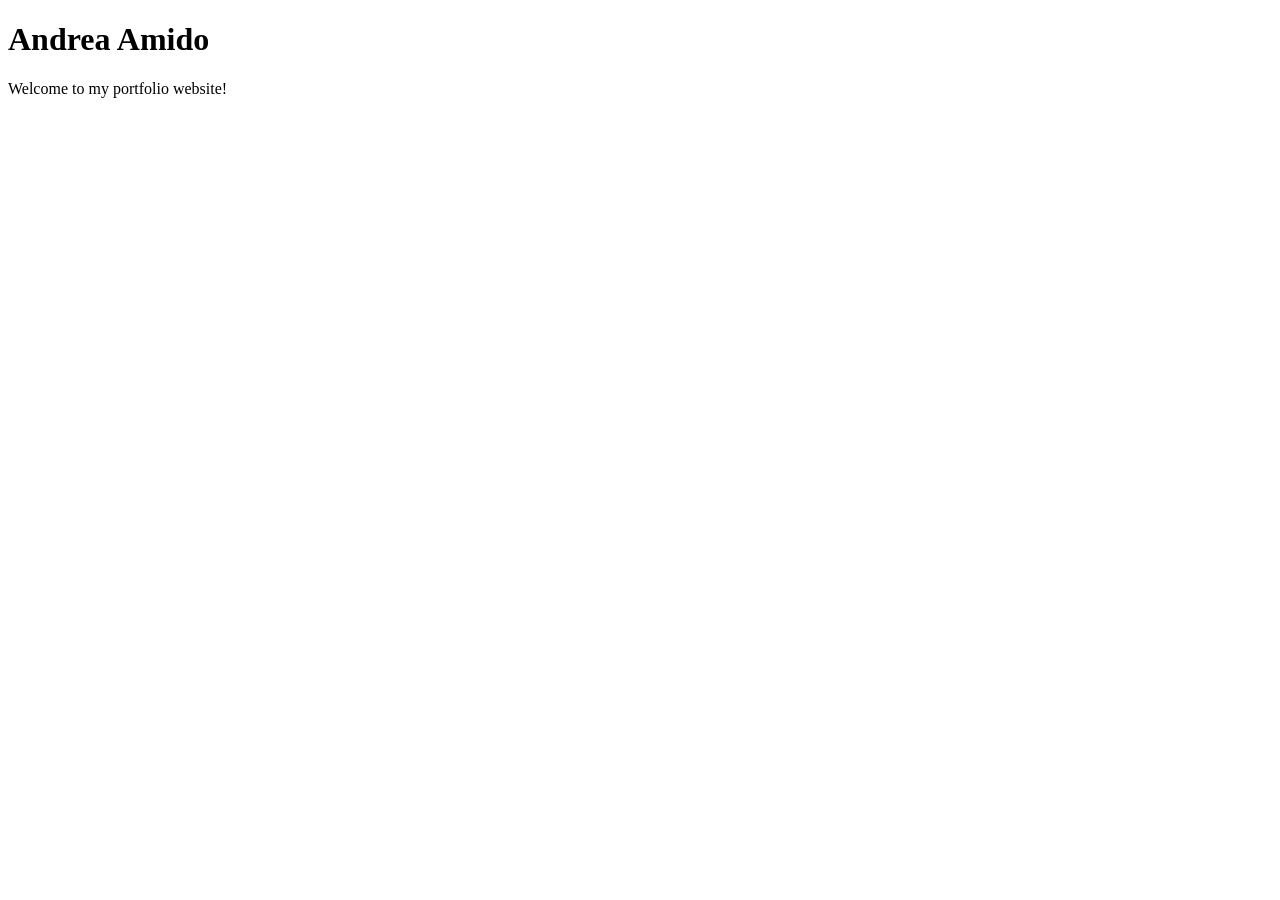
==== index.html @ fd6d6bf2 "Create index.html" ====
<!DOCTYPE html>
<html lang="en">
<head>
    <meta charset="UTF-8">
    <meta name="viewport" content="width=device-width, initial-scale=1.0">
    <title>Andrea Amido | Portfolio</title>
</head>
<body>
    <h1>Andrea Amido</h1>
    <p>Welcome to my portfolio website!</p>
</body>
</html>
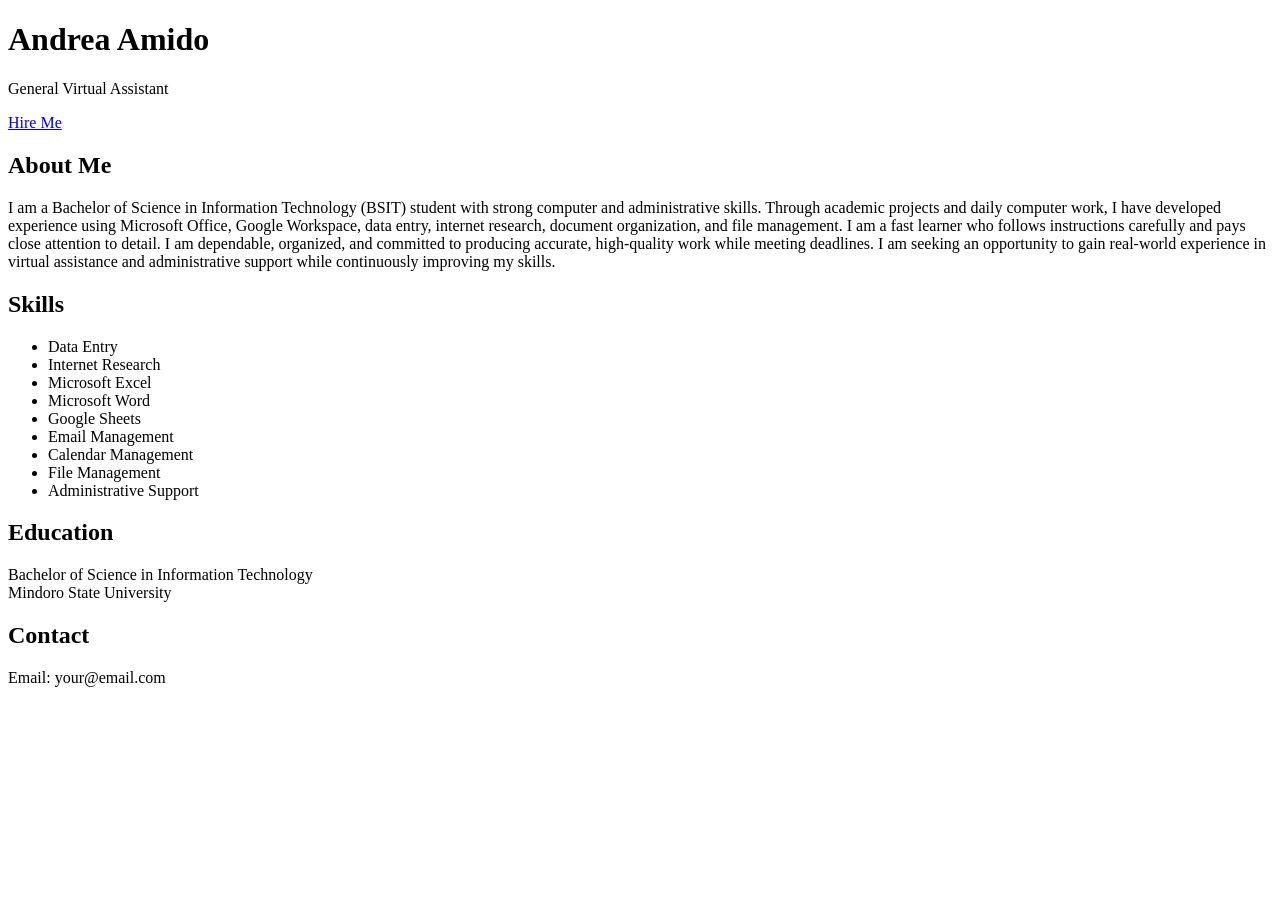
==== commit 46e6af25: "Update index.html" ====
--- a/index.html
+++ b/index.html
@@ -4,9 +4,49 @@
     <meta charset="UTF-8">
     <meta name="viewport" content="width=device-width, initial-scale=1.0">
     <title>Andrea Amido | Portfolio</title>
+    <link rel="stylesheet" href="style.css">
 </head>
 <body>
-    <h1>Andrea Amido</h1>
-    <p>Welcome to my portfolio website!</p>
+<header>
+    <div class="container">
+        <h1>Andrea Amido</h1>
+        <p>General Virtual Assistant</p>
+        <a href="#contact" class="btn">Hire Me</a>
+    </div>
+</header>
+<section id="about" class="container">
+<h2>About Me</h2>
+<p>
+I am a Bachelor of Science in Information Technology (BSIT) student with strong computer and administrative skills. Through academic projects and daily computer work, I have developed experience using Microsoft Office, Google Workspace, data entry, internet research, document organization, and file management.
+I am a fast learner who follows instructions carefully and pays close attention to detail. I am dependable, organized, and committed to producing accurate, high-quality work while meeting deadlines.
+I am seeking an opportunity to gain real-world experience in virtual assistance and administrative support while continuously improving my skills.
+</p>
+</section>
+<section id="skills" class="container">
+<h2>Skills</h2>
+<ul>
+<li>Data Entry</li>
+<li>Internet Research</li>
+<li>Microsoft Excel</li>
+<li>Microsoft Word</li>
+<li>Google Sheets</li>
+<li>Email Management</li>
+<li>Calendar Management</li>
+<li>File Management</li>
+<li>Administrative Support</li>
+</ul>
+</section>
+<section id="education" class="container">
+<h2>Education</h2>
+<p>
+Bachelor of Science in Information Technology
+<br>
+Mindoro State University
+</p>
+</section>
+<section id="contact" class="container">
+<h2>Contact</h2>
+<p>Email: your@email.com</p>
+</section>
 </body>
 </html>
--- a/style.css
+++ b/style.css
@@ -0,0 +1,88 @@
+<!DOCTYPE html>
+<html lang="en">
+<head>
+    <meta charset="UTF-8">
+    <meta name="viewport" content="width=device-width, initial-scale=1.0">
+    <title>Andrea Amido | Portfolio</title>
+    <link rel="stylesheet" href="style.css">
+</head>
+
+<body>
+
+<header>
+    <div class="container">
+        <h1>Andrea Amido</h1>
+        <p>General Virtual Assistant</p>
+
+        <a href="#contact" class="btn">Hire Me</a>
+    </div>
+</header>
+
+<section id="about" class="container">
+
+<h2>About Me</h2>
+
+<p>
+I am a Bachelor of Science in Information Technology (BSIT) student with strong computer and administrative skills. Through academic projects and daily computer work, I have developed experience using Microsoft Office, Google Workspace, data entry, internet research, document organization, and file management.
+
+I am a fast learner who follows instructions carefully and pays close attention to detail. I am dependable, organized, and committed to producing accurate, high-quality work while meeting deadlines.
+
+I am seeking an opportunity to gain real-world experience in virtual assistance and administrative support while continuously improving my skills.
+</p>
+
+</section>
+
+<section id="skills" class="container">
+
+<h2>Skills</h2>
+
+<ul>
+
+<li>Data Entry</li>
+
+<li>Internet Research</li>
+
+<li>Microsoft Excel</li>
+
+<li>Microsoft Word</li>
+
+<li>Google Sheets</li>
+
+<li>Email Management</li>
+
+<li>Calendar Management</li>
+
+<li>File Management</li>
+
+<li>Administrative Support</li>
+
+</ul>
+
+</section>
+
+<section id="education" class="container">
+
+<h2>Education</h2>
+
+<p>
+
+Bachelor of Science in Information Technology
+
+<br>
+
+Mindoro State University
+
+</p>
+
+</section>
+
+<section id="contact" class="container">
+
+<h2>Contact</h2>
+
+<p>Email: your@email.com</p>
+
+</section>
+
+</body>
+</html>
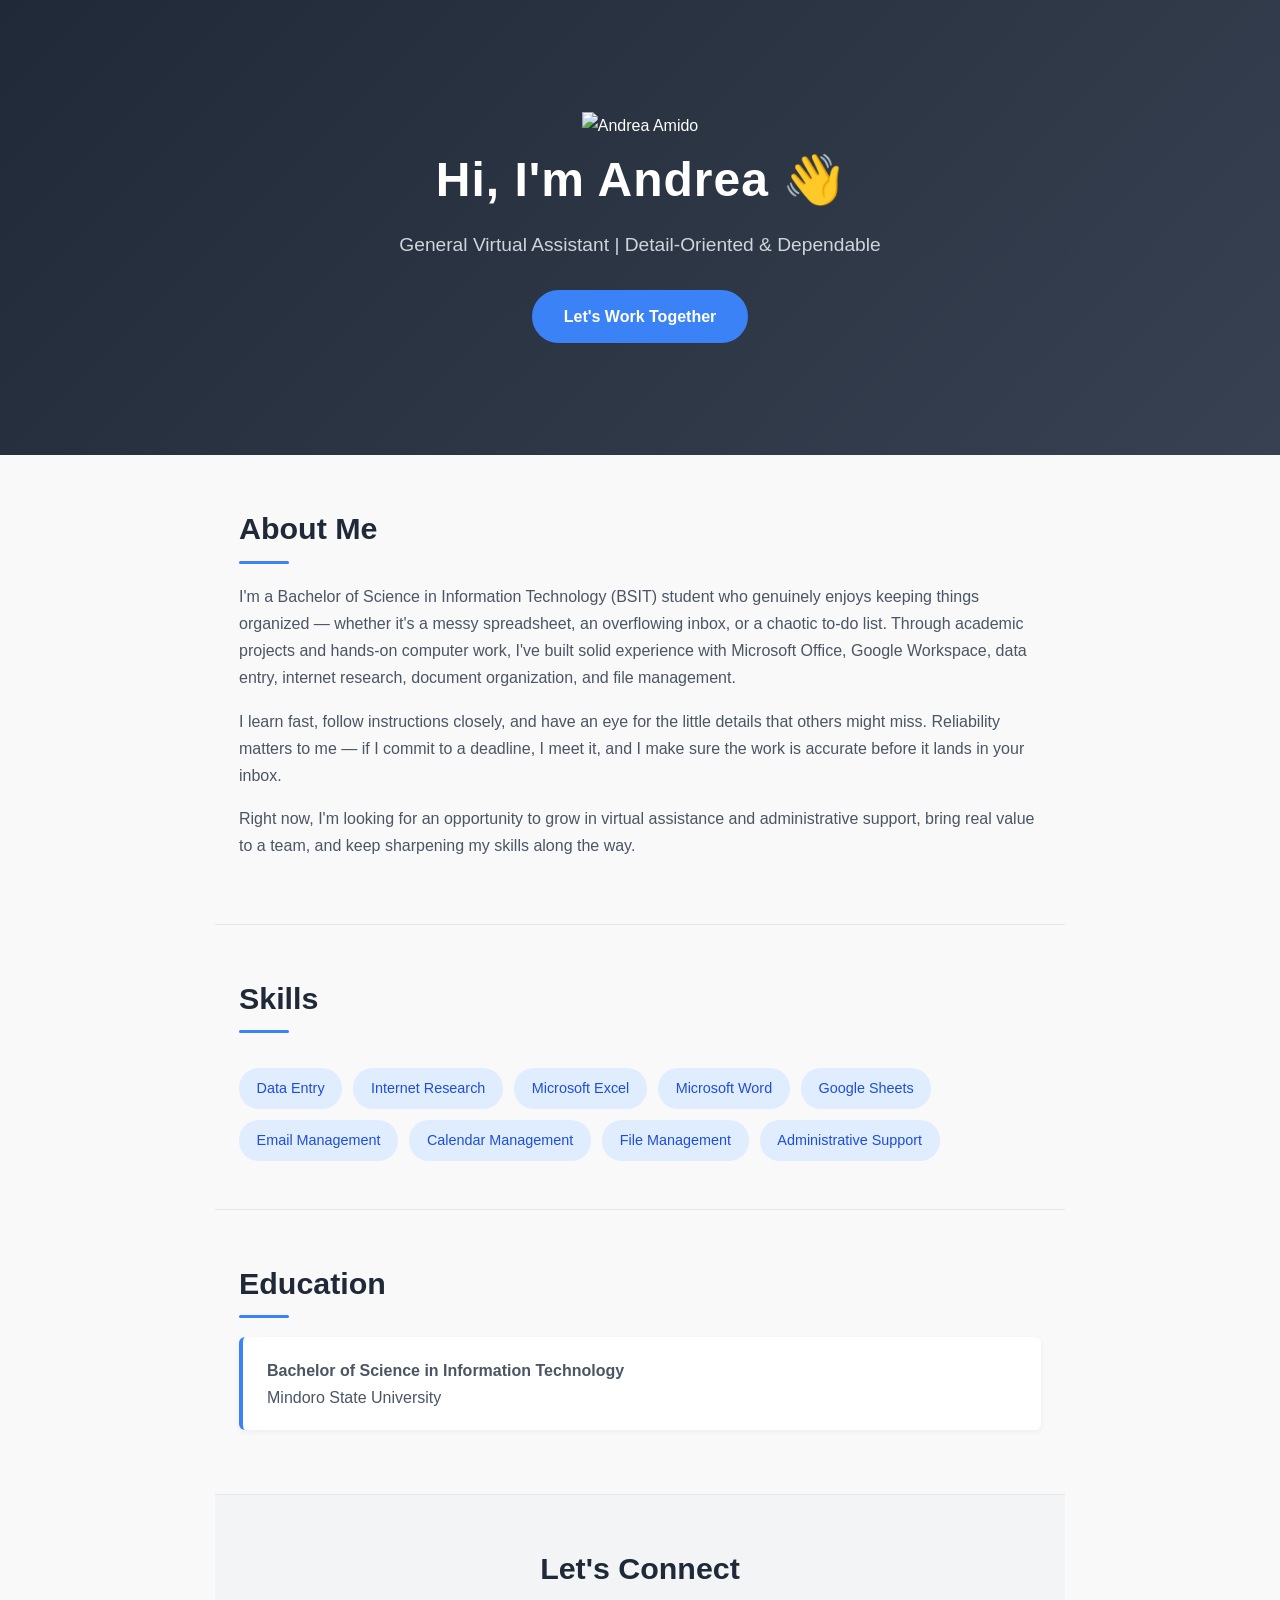
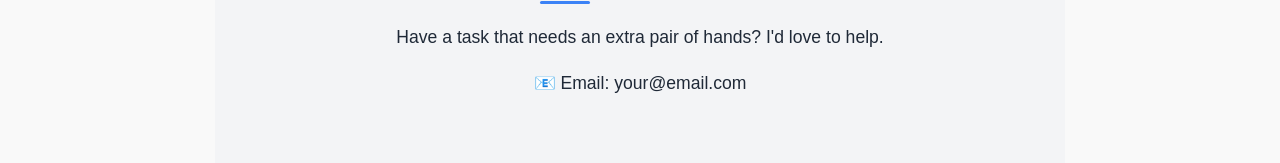
==== commit de8e4c1c: "Update index.html" ====
--- a/index.html
+++ b/index.html
@@ -9,44 +9,55 @@
 <body>
 <header>
     <div class="container">
-        <h1>Andrea Amido</h1>
-        <p>General Virtual Assistant</p>
-        <a href="#contact" class="btn">Hire Me</a>
+        <img src="profile.jpg" alt="Andrea Amido" class="profile-pic">
+        <h1>Hi, I'm Andrea 👋</h1>
+        <p>General Virtual Assistant | Detail-Oriented & Dependable</p>
+        <a href="#contact" class="btn">Let's Work Together</a>
     </div>
 </header>
+
 <section id="about" class="container">
-<h2>About Me</h2>
-<p>
-I am a Bachelor of Science in Information Technology (BSIT) student with strong computer and administrative skills. Through academic projects and daily computer work, I have developed experience using Microsoft Office, Google Workspace, data entry, internet research, document organization, and file management.
-I am a fast learner who follows instructions carefully and pays close attention to detail. I am dependable, organized, and committed to producing accurate, high-quality work while meeting deadlines.
-I am seeking an opportunity to gain real-world experience in virtual assistance and administrative support while continuously improving my skills.
-</p>
+    <h2>About Me</h2>
+    <p>
+    I'm a Bachelor of Science in Information Technology (BSIT) student who genuinely enjoys keeping things organized — whether it's a messy spreadsheet, an overflowing inbox, or a chaotic to-do list. Through academic projects and hands-on computer work, I've built solid experience with Microsoft Office, Google Workspace, data entry, internet research, document organization, and file management.
+    </p>
+    <p>
+    I learn fast, follow instructions closely, and have an eye for the little details that others might miss. Reliability matters to me — if I commit to a deadline, I meet it, and I make sure the work is accurate before it lands in your inbox.
+    </p>
+    <p>
+    Right now, I'm looking for an opportunity to grow in virtual assistance and administrative support, bring real value to a team, and keep sharpening my skills along the way.
+    </p>
 </section>
+
 <section id="skills" class="container">
-<h2>Skills</h2>
-<ul>
-<li>Data Entry</li>
-<li>Internet Research</li>
-<li>Microsoft Excel</li>
-<li>Microsoft Word</li>
-<li>Google Sheets</li>
-<li>Email Management</li>
-<li>Calendar Management</li>
-<li>File Management</li>
-<li>Administrative Support</li>
-</ul>
+    <h2>Skills</h2>
+    <ul>
+        <li>Data Entry</li>
+        <li>Internet Research</li>
+        <li>Microsoft Excel</li>
+        <li>Microsoft Word</li>
+        <li>Google Sheets</li>
+        <li>Email Management</li>
+        <li>Calendar Management</li>
+        <li>File Management</li>
+        <li>Administrative Support</li>
+    </ul>
 </section>
+
 <section id="education" class="container">
-<h2>Education</h2>
-<p>
-Bachelor of Science in Information Technology
-<br>
-Mindoro State University
-</p>
+    <h2>Education</h2>
+    <p>
+    <strong>Bachelor of Science in Information Technology</strong>
+    <br>
+    Mindoro State University
+    </p>
 </section>
+
 <section id="contact" class="container">
-<h2>Contact</h2>
-<p>Email: your@email.com</p>
+    <h2>Let's Connect</h2>
+    <p>Have a task that needs an extra pair of hands? I'd love to help.</p>
+    <p>📧 Email: your@email.com</p>
 </section>
+
 </body>
 </html>
--- a/style.css
+++ b/style.css
@@ -1,88 +1,133 @@
-<!DOCTYPE html>
-<html lang="en">
-<head>
-    <meta charset="UTF-8">
-    <meta name="viewport" content="width=device-width, initial-scale=1.0">
-    <title>Andrea Amido | Portfolio</title>
-    <link rel="stylesheet" href="style.css">
-</head>
+* {
+    margin: 0;
+    padding: 0;
+    box-sizing: border-box;
+}
 
-<body>
+body {
+    font-family: 'Poppins', 'Segoe UI', Arial, sans-serif;
+    line-height: 1.7;
+    color: #333;
+    background-color: #f9f9f9;
+}
 
-<header>
-    <div class="container">
-        <h1>Andrea Amido</h1>
-        <p>General Virtual Assistant</p>
+.container {
+    max-width: 850px;
+    margin: 0 auto;
+    padding: 3rem 1.5rem;
+}
 
-        <a href="#contact" class="btn">Hire Me</a>
-    </div>
-</header>
+/* Header */
+header {
+    background: linear-gradient(135deg, #1f2937, #374151);
+    color: white;
+    text-align: center;
+    padding: 4rem 1.5rem;
+}
 
-<section id="about" class="container">
+header h1 {
+    font-size: 3rem;
+    margin-bottom: 0.5rem;
+    letter-spacing: 1px;
+}
 
-<h2>About Me</h2>
+header p {
+    font-size: 1.2rem;
+    color: #d1d5db;
+    margin-bottom: 1.8rem;
+}
 
-<p>
-I am a Bachelor of Science in Information Technology (BSIT) student with strong computer and administrative skills. Through academic projects and daily computer work, I have developed experience using Microsoft Office, Google Workspace, data entry, internet research, document organization, and file management.
+.btn {
+    display: inline-block;
+    background-color: #3b82f6;
+    color: white;
+    padding: 0.8rem 2rem;
+    border-radius: 30px;
+    text-decoration: none;
+    font-weight: 600;
+    transition: all 0.25s ease;
+}
 
-I am a fast learner who follows instructions carefully and pays close attention to detail. I am dependable, organized, and committed to producing accurate, high-quality work while meeting deadlines.
+.btn:hover {
+    background-color: #2563eb;
+    transform: translateY(-2px);
+    box-shadow: 0 6px 14px rgba(59, 130, 246, 0.35);
+}
 
-I am seeking an opportunity to gain real-world experience in virtual assistance and administrative support while continuously improving my skills.
-</p>
+/* Sections */
+section {
+    border-bottom: 1px solid #e5e7eb;
+}
 
-</section>
+section h2 {
+    font-size: 1.9rem;
+    margin-bottom: 1.2rem;
+    color: #1f2937;
+    position: relative;
+    display: inline-block;
+}
 
-<section id="skills" class="container">
+section h2::after {
+    content: "";
+    display: block;
+    width: 50px;
+    height: 3px;
+    background-color: #3b82f6;
+    margin-top: 6px;
+    border-radius: 2px;
+}
 
-<h2>Skills</h2>
+section p {
+    color: #4b5563;
+    margin-bottom: 1rem;
+}
 
-<ul>
+/* Skills */
+#skills ul {
+    list-style: none;
+    display: flex;
+    flex-wrap: wrap;
+    gap: 0.7rem;
+    margin-top: 1rem;
+}
 
-<li>Data Entry</li>
+#skills li {
+    background-color: #e0edff;
+    color: #1d4ed8;
+    padding: 0.5rem 1.1rem;
+    border-radius: 20px;
+    font-size: 0.9rem;
+    font-weight: 500;
+}
 
-<li>Internet Research</li>
+/* Education */
+#education p {
+    background-color: white;
+    padding: 1.2rem 1.5rem;
+    border-left: 4px solid #3b82f6;
+    border-radius: 6px;
+    box-shadow: 0 2px 6px rgba(0,0,0,0.05);
+}
 
-<li>Microsoft Excel</li>
+/* Contact */
+#contact {
+    background-color: #f3f4f6;
+    text-align: center;
+    border-bottom: none;
+}
 
-<li>Microsoft Word</li>
+#contact p {
+    font-size: 1.1rem;
+    font-weight: 500;
+    color: #1f2937;
+}
 
-<li>Google Sheets</li>
-
-<li>Email Management</li>
-
-<li>Calendar Management</li>
-
-<li>File Management</li>
-
-<li>Administrative Support</li>
-
-</ul>
-
-</section>
-
-<section id="education" class="container">
-
-<h2>Education</h2>
-
-<p>
-
-Bachelor of Science in Information Technology
-
-<br>
-
-Mindoro State University
-
-</p>
-
-</section>
-
-<section id="contact" class="container">
-
-<h2>Contact</h2>
-
-<p>Email: your@email.com</p>
-
-</section>
-
-</body>
-</html>
+/* Responsive */
+@media (max-width: 600px) {
+    header h1 {
+        font-size: 2.2rem;
+    }
+    .container {
+        padding: 2rem 1.2rem;
+    }
+}
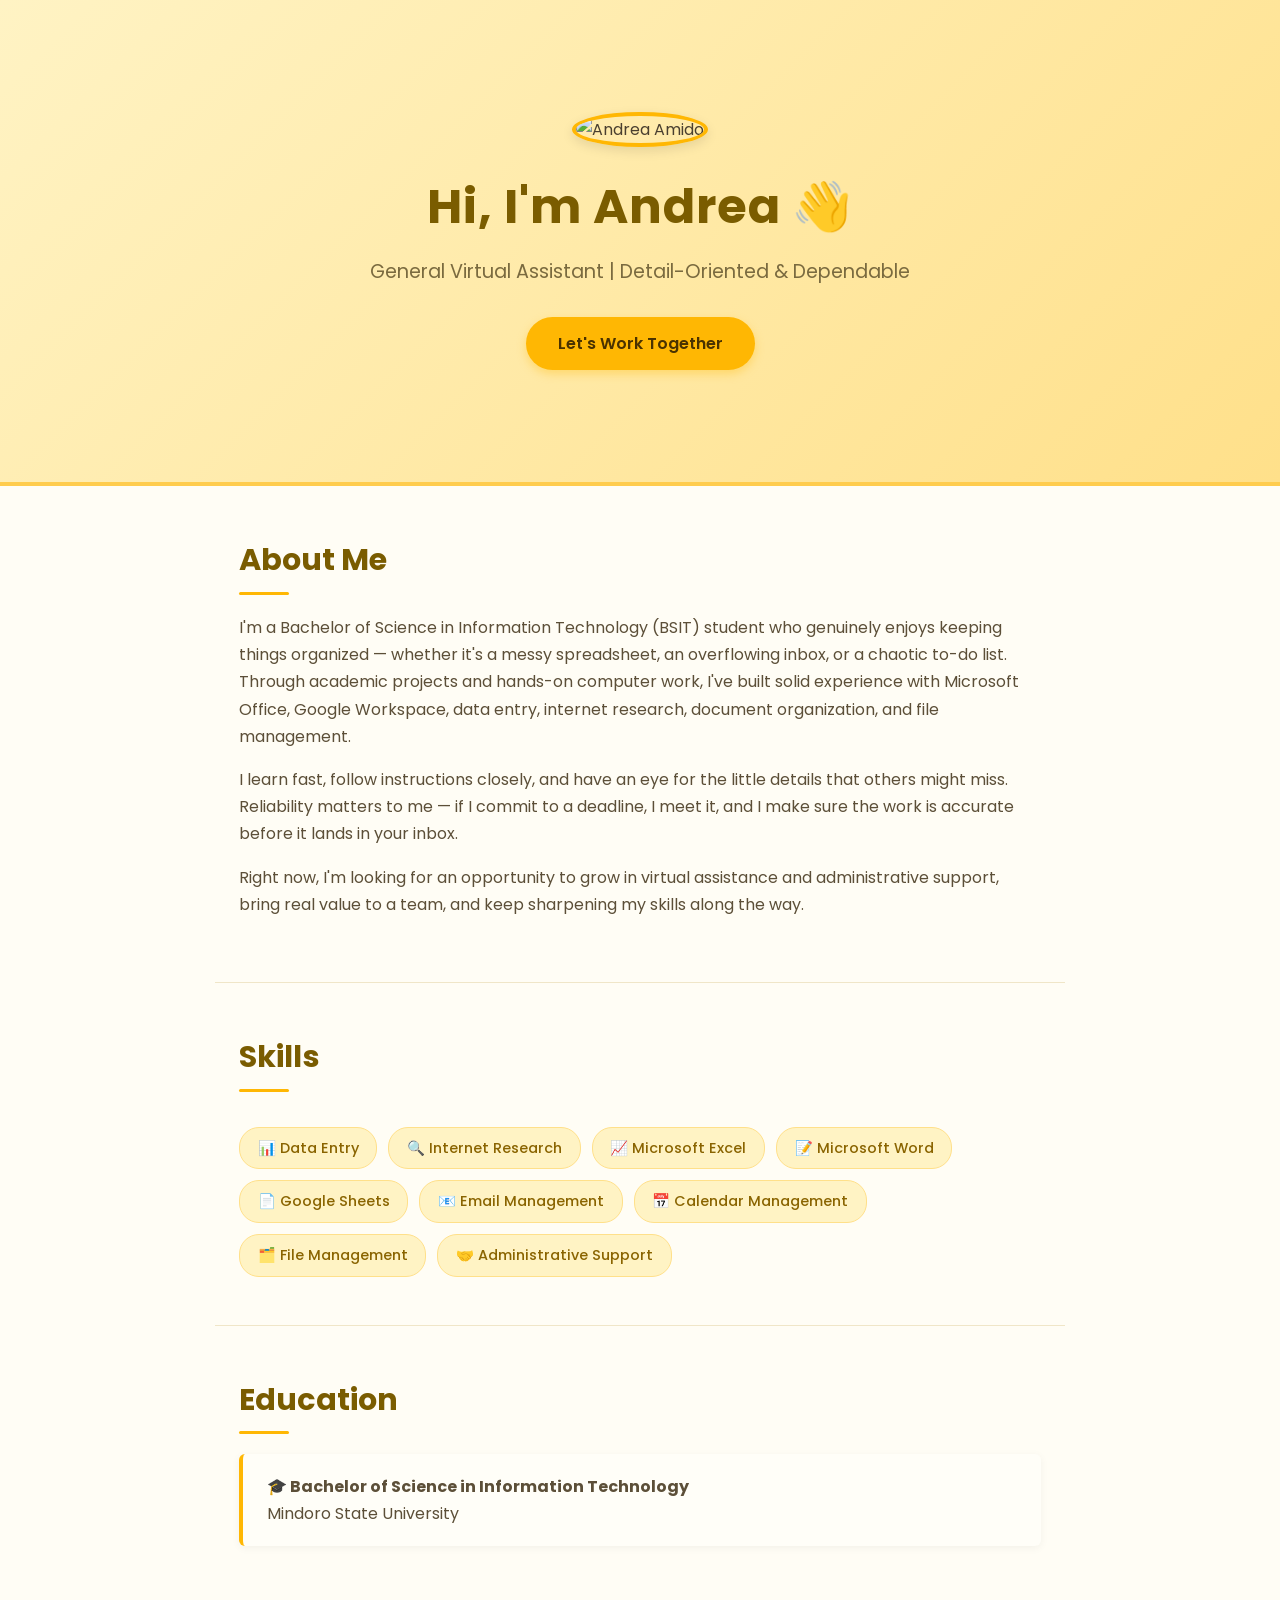
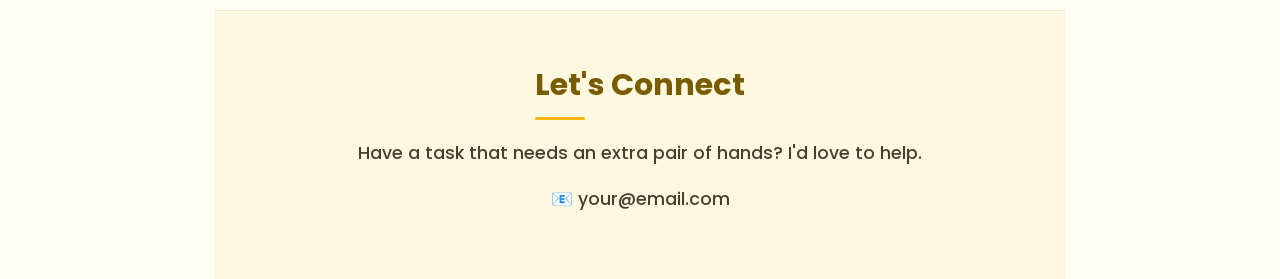
==== commit 955272db: "Update index.html" ====
--- a/index.html
+++ b/index.html
@@ -4,6 +4,8 @@
     <meta charset="UTF-8">
     <meta name="viewport" content="width=device-width, initial-scale=1.0">
     <title>Andrea Amido | Portfolio</title>
+    <link rel="preconnect" href="https://fonts.googleapis.com">
+    <link href="https://fonts.googleapis.com/css2?family=Baloo+2:wght@600;700;800&family=Poppins:wght@400;500;600&display=swap" rel="stylesheet">
     <link rel="stylesheet" href="style.css">
 </head>
 <body>
@@ -16,48 +18,65 @@
     </div>
 </header>
 
-<section id="about" class="container">
+<section id="about" class="container fade-in">
     <h2>About Me</h2>
-    <p>
-    I'm a Bachelor of Science in Information Technology (BSIT) student who genuinely enjoys keeping things organized — whether it's a messy spreadsheet, an overflowing inbox, or a chaotic to-do list. Through academic projects and hands-on computer work, I've built solid experience with Microsoft Office, Google Workspace, data entry, internet research, document organization, and file management.
-    </p>
-    <p>
-    I learn fast, follow instructions closely, and have an eye for the little details that others might miss. Reliability matters to me — if I commit to a deadline, I meet it, and I make sure the work is accurate before it lands in your inbox.
-    </p>
-    <p>
-    Right now, I'm looking for an opportunity to grow in virtual assistance and administrative support, bring real value to a team, and keep sharpening my skills along the way.
-    </p>
+    <div class="card">
+        <p>
+        I'm a Bachelor of Science in Information Technology (BSIT) student who genuinely enjoys keeping things organized — whether it's a messy spreadsheet, an overflowing inbox, or a chaotic to-do list. Through academic projects and hands-on computer work, I've built solid experience with Microsoft Office, Google Workspace, data entry, internet research, document organization, and file management.
+        </p>
+        <p>
+        I learn fast, follow instructions closely, and have an eye for the little details that others might miss. Reliability matters to me — if I commit to a deadline, I meet it, and I make sure the work is accurate before it lands in your inbox.
+        </p>
+        <p>
+        Right now, I'm looking for an opportunity to grow in virtual assistance and administrative support, bring real value to a team, and keep sharpening my skills along the way.
+        </p>
+    </div>
 </section>
 
-<section id="skills" class="container">
+<section id="skills" class="container alt-bg fade-in">
     <h2>Skills</h2>
     <ul>
-        <li>Data Entry</li>
-        <li>Internet Research</li>
-        <li>Microsoft Excel</li>
-        <li>Microsoft Word</li>
-        <li>Google Sheets</li>
-        <li>Email Management</li>
-        <li>Calendar Management</li>
-        <li>File Management</li>
-        <li>Administrative Support</li>
+        <li>📊 Data Entry</li>
+        <li>🔍 Internet Research</li>
+        <li>📈 Microsoft Excel</li>
+        <li>📝 Microsoft Word</li>
+        <li>📄 Google Sheets</li>
+        <li>📧 Email Management</li>
+        <li>📅 Calendar Management</li>
+        <li>🗂️ File Management</li>
+        <li>🤝 Administrative Support</li>
     </ul>
 </section>
 
-<section id="education" class="container">
+<section id="education" class="container fade-in">
     <h2>Education</h2>
-    <p>
-    <strong>Bachelor of Science in Information Technology</strong>
-    <br>
-    Mindoro State University
-    </p>
+    <div class="card education-card">
+        <p>
+        <strong>🎓 Bachelor of Science in Information Technology</strong>
+        <br>
+        Mindoro State University
+        </p>
+    </div>
 </section>
 
-<section id="contact" class="container">
+<section id="contact" class="container alt-bg fade-in">
     <h2>Let's Connect</h2>
     <p>Have a task that needs an extra pair of hands? I'd love to help.</p>
-    <p>📧 Email: your@email.com</p>
+    <p class="email">📧 your@email.com</p>
 </section>
+
+<script>
+const faders = document.querySelectorAll('.fade-in');
+const appearOptions = { threshold: 0.15 };
+const appearOnScroll = new IntersectionObserver(function(entries, observer) {
+    entries.forEach(entry => {
+        if (!entry.isIntersecting) return;
+        entry.target.classList.add('visible');
+        observer.unobserve(entry.target);
+    });
+}, appearOptions);
+faders.forEach(fader => appearOnScroll.observe(fader));
+</script>
 
 </body>
 </html>
--- a/style.css
+++ b/style.css
@@ -7,8 +7,8 @@
 body {
     font-family: 'Poppins', 'Segoe UI', Arial, sans-serif;
     line-height: 1.7;
-    color: #333;
-    background-color: #f9f9f9;
+    color: #4a3f2f;
+    background-color: #fffdf5;
 }
 
 .container {
@@ -17,52 +17,53 @@
     padding: 3rem 1.5rem;
 }
 
-/* Header */
 header {
-    background: linear-gradient(135deg, #1f2937, #374151);
-    color: white;
+    background: linear-gradient(135deg, #fff3c4, #ffe08a);
+    color: #4a3f2f;
     text-align: center;
     padding: 4rem 1.5rem;
+    border-bottom: 4px solid #ffcc4d;
 }
 
 header h1 {
     font-size: 3rem;
     margin-bottom: 0.5rem;
     letter-spacing: 1px;
+    color: #7a5c00;
 }
 
 header p {
     font-size: 1.2rem;
-    color: #d1d5db;
+    color: #7a6a3f;
     margin-bottom: 1.8rem;
 }
 
 .btn {
     display: inline-block;
-    background-color: #3b82f6;
-    color: white;
+    background-color: #ffb703;
+    color: #4a3200;
     padding: 0.8rem 2rem;
     border-radius: 30px;
     text-decoration: none;
     font-weight: 600;
     transition: all 0.25s ease;
+    box-shadow: 0 4px 10px rgba(255, 183, 3, 0.35);
 }
 
 .btn:hover {
-    background-color: #2563eb;
+    background-color: #ffa200;
     transform: translateY(-2px);
-    box-shadow: 0 6px 14px rgba(59, 130, 246, 0.35);
+    box-shadow: 0 6px 14px rgba(255, 162, 0, 0.45);
 }
 
-/* Sections */
 section {
-    border-bottom: 1px solid #e5e7eb;
+    border-bottom: 1px solid #f0e6c8;
 }
 
 section h2 {
     font-size: 1.9rem;
     margin-bottom: 1.2rem;
-    color: #1f2937;
+    color: #7a5c00;
     position: relative;
     display: inline-block;
 }
@@ -72,17 +73,16 @@
     display: block;
     width: 50px;
     height: 3px;
-    background-color: #3b82f6;
+    background-color: #ffb703;
     margin-top: 6px;
     border-radius: 2px;
 }
 
 section p {
-    color: #4b5563;
+    color: #5c4f38;
     margin-bottom: 1rem;
 }
 
-/* Skills */
 #skills ul {
     list-style: none;
     display: flex;
@@ -92,26 +92,25 @@
 }
 
 #skills li {
-    background-color: #e0edff;
-    color: #1d4ed8;
+    background-color: #fff3c4;
+    color: #8a6400;
     padding: 0.5rem 1.1rem;
     border-radius: 20px;
     font-size: 0.9rem;
     font-weight: 500;
+    border: 1px solid #ffe08a;
 }
 
-/* Education */
 #education p {
-    background-color: white;
+    background-color: #fffef8;
     padding: 1.2rem 1.5rem;
-    border-left: 4px solid #3b82f6;
+    border-left: 4px solid #ffb703;
     border-radius: 6px;
-    box-shadow: 0 2px 6px rgba(0,0,0,0.05);
+    box-shadow: 0 2px 8px rgba(0,0,0,0.05);
 }
 
-/* Contact */
 #contact {
-    background-color: #f3f4f6;
+    background-color: #fff8e1;
     text-align: center;
     border-bottom: none;
 }
@@ -119,10 +118,19 @@
 #contact p {
     font-size: 1.1rem;
     font-weight: 500;
-    color: #1f2937;
+    color: #4a3f2f;
 }
 
-/* Responsive */
+.profile-pic {
+    width: 130px;
+    height: 130px;
+    border-radius: 50%;
+    object-fit: cover;
+    border: 4px solid #ffb703;
+    box-shadow: 0 4px 12px rgba(0,0,0,0.1);
+    margin-bottom: 1.2rem;
+}
+
 @media (max-width: 600px) {
     header h1 {
         font-size: 2.2rem;
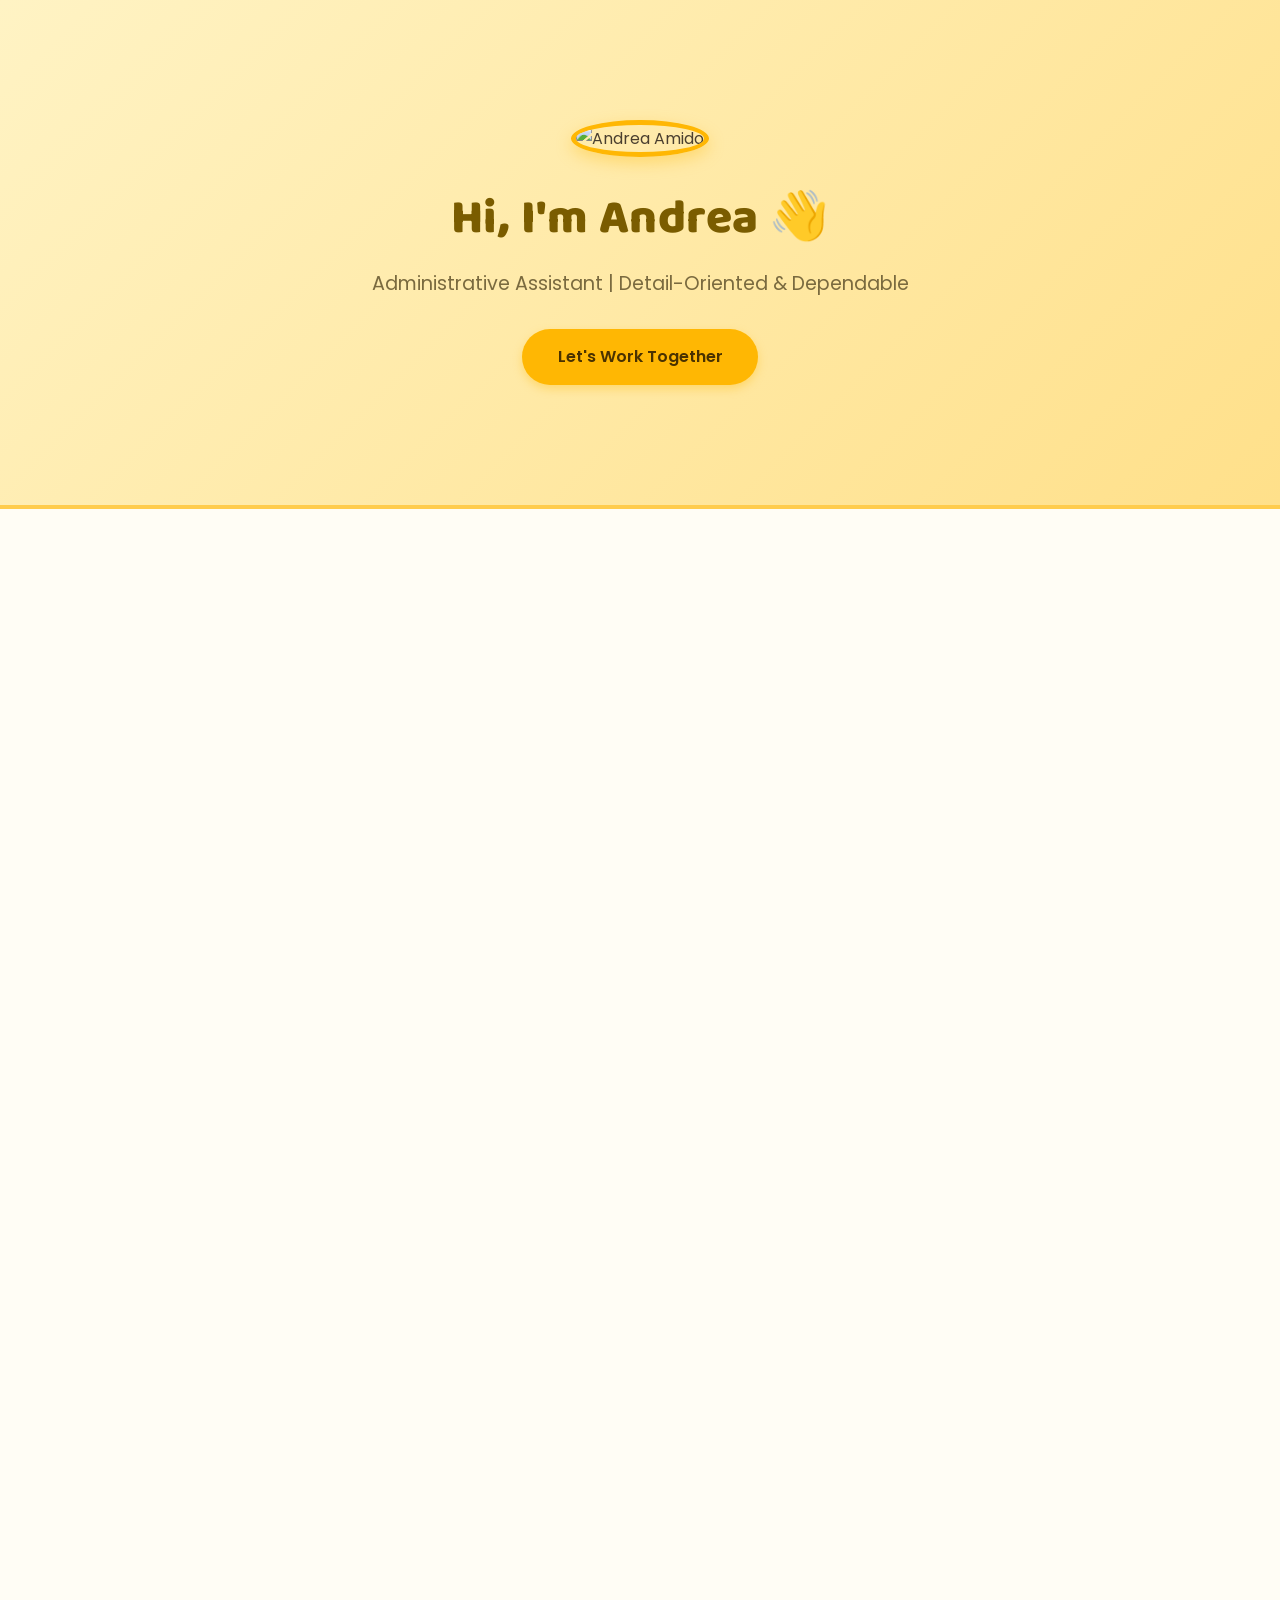
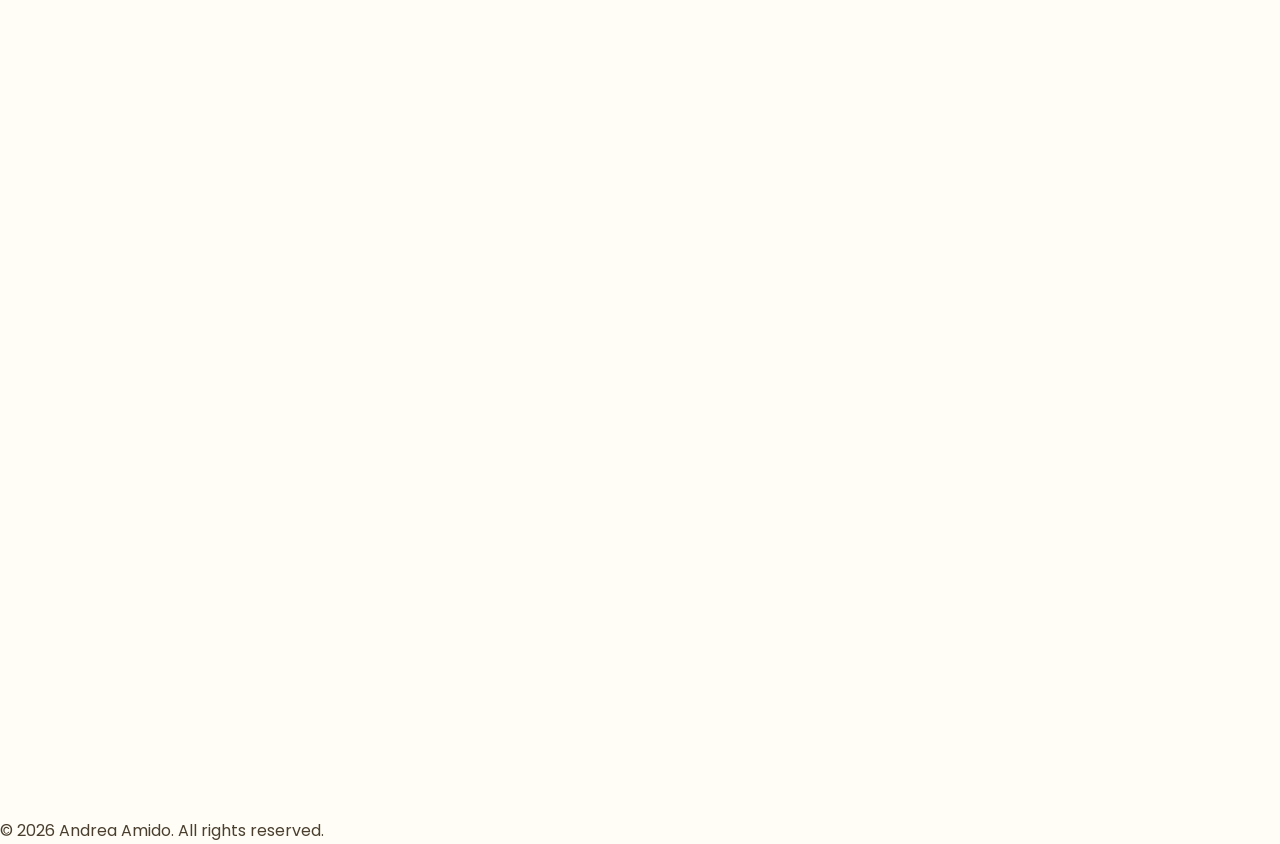
==== commit 75015200: "Update index.html" ====
--- a/index.html
+++ b/index.html
@@ -9,74 +9,121 @@
     <link rel="stylesheet" href="style.css">
 </head>
 <body>
+
 <header>
     <div class="container">
         <img src="profile.jpg" alt="Andrea Amido" class="profile-pic">
         <h1>Hi, I'm Andrea 👋</h1>
-        <p>General Virtual Assistant | Detail-Oriented & Dependable</p>
+        <p>Administrative Assistant | Detail-Oriented &amp; Dependable</p>
         <a href="#contact" class="btn">Let's Work Together</a>
     </div>
 </header>
 
 <section id="about" class="container fade-in">
     <h2>About Me</h2>
-    <div class="card">
-        <p>
-        I'm a Bachelor of Science in Information Technology (BSIT) student who genuinely enjoys keeping things organized — whether it's a messy spreadsheet, an overflowing inbox, or a chaotic to-do list. Through academic projects and hands-on computer work, I've built solid experience with Microsoft Office, Google Workspace, data entry, internet research, document organization, and file management.
-        </p>
-        <p>
-        I learn fast, follow instructions closely, and have an eye for the little details that others might miss. Reliability matters to me — if I commit to a deadline, I meet it, and I make sure the work is accurate before it lands in your inbox.
-        </p>
-        <p>
-        Right now, I'm looking for an opportunity to grow in virtual assistance and administrative support, bring real value to a team, and keep sharpening my skills along the way.
-        </p>
+    <p>
+        I'm a Bachelor of Science in Information Technology (BSIT) student with strong computer
+        and administrative skills. Through my academic projects and daily computer work, I've
+        developed experience using Microsoft Office, Google Workspace, data entry, internet
+        research, document organization, and file management.
+    </p>
+    <p>
+        I'm a fast learner who follows instructions carefully and pays close attention to detail.
+        I'm dependable, organized, and committed to producing accurate, high-quality work while
+        meeting deadlines.
+    </p>
+    <p>
+        Although I'm new to virtual assistance, I'm eager to learn, adapt quickly, and provide
+        reliable support to help clients achieve their goals. I'm looking for an opportunity to
+        gain real-world experience, continuously improve my skills, and build long-term
+        professional relationships.
+    </p>
+</section>
+
+<section id="skills" class="container fade-in">
+    <h2>Skills</h2>
+    <div class="skills-grid">
+        <div class="skill-card">
+            <span class="skill-name">Microsoft Excel</span>
+            <div class="stars">★★★★☆</div>
+        </div>
+        <div class="skill-card">
+            <span class="skill-name">Microsoft Word</span>
+            <div class="stars">★★★★☆</div>
+        </div>
+        <div class="skill-card">
+            <span class="skill-name">Microsoft PowerPoint</span>
+            <div class="stars">★★★★☆</div>
+        </div>
+        <div class="skill-card">
+            <span class="skill-name">Google Sheets</span>
+            <div class="stars">★★★★☆</div>
+        </div>
+        <div class="skill-card">
+            <span class="skill-name">Data Entry</span>
+            <div class="stars">★★★★☆</div>
+        </div>
+        <div class="skill-card">
+            <span class="skill-name">Email Management</span>
+            <div class="stars">★★★★☆</div>
+        </div>
+        <div class="skill-card">
+            <span class="skill-name">Calendar Management</span>
+            <div class="stars">★★★★☆</div>
+        </div>
+        <div class="skill-card">
+            <span class="skill-name">File Management</span>
+            <div class="stars">★★★★☆</div>
+        </div>
+        <div class="skill-card">
+            <span class="skill-name">Attention to Detail</span>
+            <div class="stars">★★★★☆</div>
+        </div>
+        <div class="skill-card">
+            <span class="skill-name">Typing / Transcription</span>
+            <div class="stars">★★★★☆</div>
+        </div>
+        <div class="skill-card">
+            <span class="skill-name">Time Management</span>
+            <div class="stars">★★★★☆</div>
+        </div>
     </div>
 </section>
 
-<section id="skills" class="container alt-bg fade-in">
-    <h2>Skills</h2>
-    <ul>
-        <li>📊 Data Entry</li>
-        <li>🔍 Internet Research</li>
-        <li>📈 Microsoft Excel</li>
-        <li>📝 Microsoft Word</li>
-        <li>📄 Google Sheets</li>
-        <li>📧 Email Management</li>
-        <li>📅 Calendar Management</li>
-        <li>🗂️ File Management</li>
-        <li>🤝 Administrative Support</li>
-    </ul>
-</section>
-
-<section id="education" class="container fade-in">
-    <h2>Education</h2>
-    <div class="card education-card">
-        <p>
-        <strong>🎓 Bachelor of Science in Information Technology</strong>
-        <br>
-        Mindoro State University
-        </p>
+<section id="availability" class="container fade-in">
+    <h2>Availability</h2>
+    <div class="info-grid">
+        <div class="info-card">
+            <span class="info-label">Work Type</span>
+            <span class="info-value">Part-time (4 hours/day)</span>
+        </div>
+        <div class="info-card">
+            <span class="info-label">Rate</span>
+            <span class="info-value">₱120.00/hour (₱10,560.00/month)</span>
+        </div>
+        <div class="info-card">
+            <span class="info-label">Education</span>
+            <span class="info-value">Bachelor's degree (BSIT, in progress)</span>
+        </div>
+        <div class="info-card">
+            <span class="info-label">Location</span>
+            <span class="info-value">Victoria, Oriental Mindoro, PH</span>
+        </div>
     </div>
 </section>
 
-<section id="contact" class="container alt-bg fade-in">
+<section id="contact" class="container fade-in">
     <h2>Let's Connect</h2>
-    <p>Have a task that needs an extra pair of hands? I'd love to help.</p>
-    <p class="email">📧 your@email.com</p>
+    <p>Interested in working together? Reach out through any of the links below.</p>
+    <div class="contact-links">
+        <a href="#" class="btn">OnlineJobs.ph Profile</a>
+        <a href="mailto:you@example.com" class="btn btn-outline">Email Me</a>
+    </div>
 </section>
 
-<script>
-const faders = document.querySelectorAll('.fade-in');
-const appearOptions = { threshold: 0.15 };
-const appearOnScroll = new IntersectionObserver(function(entries, observer) {
-    entries.forEach(entry => {
-        if (!entry.isIntersecting) return;
-        entry.target.classList.add('visible');
-        observer.unobserve(entry.target);
-    });
-}, appearOptions);
-faders.forEach(fader => appearOnScroll.observe(fader));
-</script>
+<footer>
+    <p>&copy; 2026 Andrea Amido. All rights reserved.</p>
+</footer>
 
 </body>
 </html>
--- a/style.css
+++ b/style.css
@@ -11,12 +11,17 @@
     background-color: #fffdf5;
 }
 
+h1, h2 {
+    font-family: 'Baloo 2', 'Poppins', sans-serif;
+}
+
 .container {
     max-width: 850px;
     margin: 0 auto;
-    padding: 3rem 1.5rem;
+    padding: 3.5rem 1.5rem;
 }
 
+/* Header */
 header {
     background: linear-gradient(135deg, #fff3c4, #ffe08a);
     color: #4a3f2f;
@@ -25,10 +30,21 @@
     border-bottom: 4px solid #ffcc4d;
 }
 
+.profile-pic {
+    width: 140px;
+    height: 140px;
+    border-radius: 50%;
+    object-fit: cover;
+    border: 5px solid #ffb703;
+    box-shadow: 0 6px 16px rgba(255, 183, 3, 0.35);
+    margin-bottom: 1.3rem;
+}
+
 header h1 {
     font-size: 3rem;
+    font-weight: 800;
     margin-bottom: 0.5rem;
-    letter-spacing: 1px;
+    letter-spacing: 0.5px;
     color: #7a5c00;
 }
 
@@ -42,7 +58,7 @@
     display: inline-block;
     background-color: #ffb703;
     color: #4a3200;
-    padding: 0.8rem 2rem;
+    padding: 0.9rem 2.2rem;
     border-radius: 30px;
     text-decoration: none;
     font-weight: 600;
@@ -52,17 +68,20 @@
 
 .btn:hover {
     background-color: #ffa200;
-    transform: translateY(-2px);
-    box-shadow: 0 6px 14px rgba(255, 162, 0, 0.45);
+    transform: translateY(-3px);
+    box-shadow: 0 8px 18px rgba(255, 162, 0, 0.45);
 }
 
-section {
-    border-bottom: 1px solid #f0e6c8;
+/* Alternating backgrounds */
+.alt-bg {
+    background-color: #fff8e1;
 }
 
+/* Section titles */
 section h2 {
-    font-size: 1.9rem;
-    margin-bottom: 1.2rem;
+    font-size: 2rem;
+    font-weight: 700;
+    margin-bottom: 1.5rem;
     color: #7a5c00;
     position: relative;
     display: inline-block;
@@ -71,10 +90,10 @@
 section h2::after {
     content: "";
     display: block;
-    width: 50px;
-    height: 3px;
+    width: 55px;
+    height: 4px;
     background-color: #ffb703;
-    margin-top: 6px;
+    margin-top: 8px;
     border-radius: 2px;
 }
 
@@ -83,59 +102,78 @@
     margin-bottom: 1rem;
 }
 
+/* Card style */
+.card {
+    background-color: #ffffff;
+    border-radius: 16px;
+    padding: 2rem;
+    box-shadow: 0 4px 18px rgba(0,0,0,0.06);
+    border: 1px solid #f5ecc9;
+}
+
+.education-card {
+    border-left: 5px solid #ffb703;
+}
+
+/* Skills */
 #skills ul {
     list-style: none;
     display: flex;
     flex-wrap: wrap;
-    gap: 0.7rem;
+    gap: 0.8rem;
     margin-top: 1rem;
 }
 
 #skills li {
-    background-color: #fff3c4;
+    background-color: #ffffff;
     color: #8a6400;
-    padding: 0.5rem 1.1rem;
-    border-radius: 20px;
-    font-size: 0.9rem;
+    padding: 0.7rem 1.3rem;
+    border-radius: 30px;
+    font-size: 0.95rem;
     font-weight: 500;
     border: 1px solid #ffe08a;
+    box-shadow: 0 2px 8px rgba(0,0,0,0.04);
+    transition: transform 0.2s ease;
 }
 
-#education p {
-    background-color: #fffef8;
-    padding: 1.2rem 1.5rem;
-    border-left: 4px solid #ffb703;
-    border-radius: 6px;
-    box-shadow: 0 2px 8px rgba(0,0,0,0.05);
+#skills li:hover {
+    transform: translateY(-3px);
+    box-shadow: 0 4px 12px rgba(255, 183, 3, 0.25);
 }
 
+/* Contact */
 #contact {
-    background-color: #fff8e1;
     text-align: center;
-    border-bottom: none;
 }
 
-#contact p {
-    font-size: 1.1rem;
-    font-weight: 500;
-    color: #4a3f2f;
+#contact .email {
+    font-size: 1.2rem;
+    font-weight: 600;
+    color: #7a5c00;
+    margin-top: 0.5rem;
 }
 
-.profile-pic {
-    width: 130px;
-    height: 130px;
-    border-radius: 50%;
-    object-fit: cover;
-    border: 4px solid #ffb703;
-    box-shadow: 0 4px 12px rgba(0,0,0,0.1);
-    margin-bottom: 1.2rem;
+/* Fade-in on scroll */
+.fade-in {
+    opacity: 0;
+    transform: translateY(25px);
+    transition: opacity 0.7s ease, transform 0.7s ease;
 }
 
+.fade-in.visible {
+    opacity: 1;
+    transform: translateY(0);
+}
+
+/* Responsive */
 @media (max-width: 600px) {
     header h1 {
         font-size: 2.2rem;
     }
     .container {
-        padding: 2rem 1.2rem;
+        padding: 2.5rem 1.2rem;
+    }
+    .card {
+        padding: 1.4rem;
     }
 }
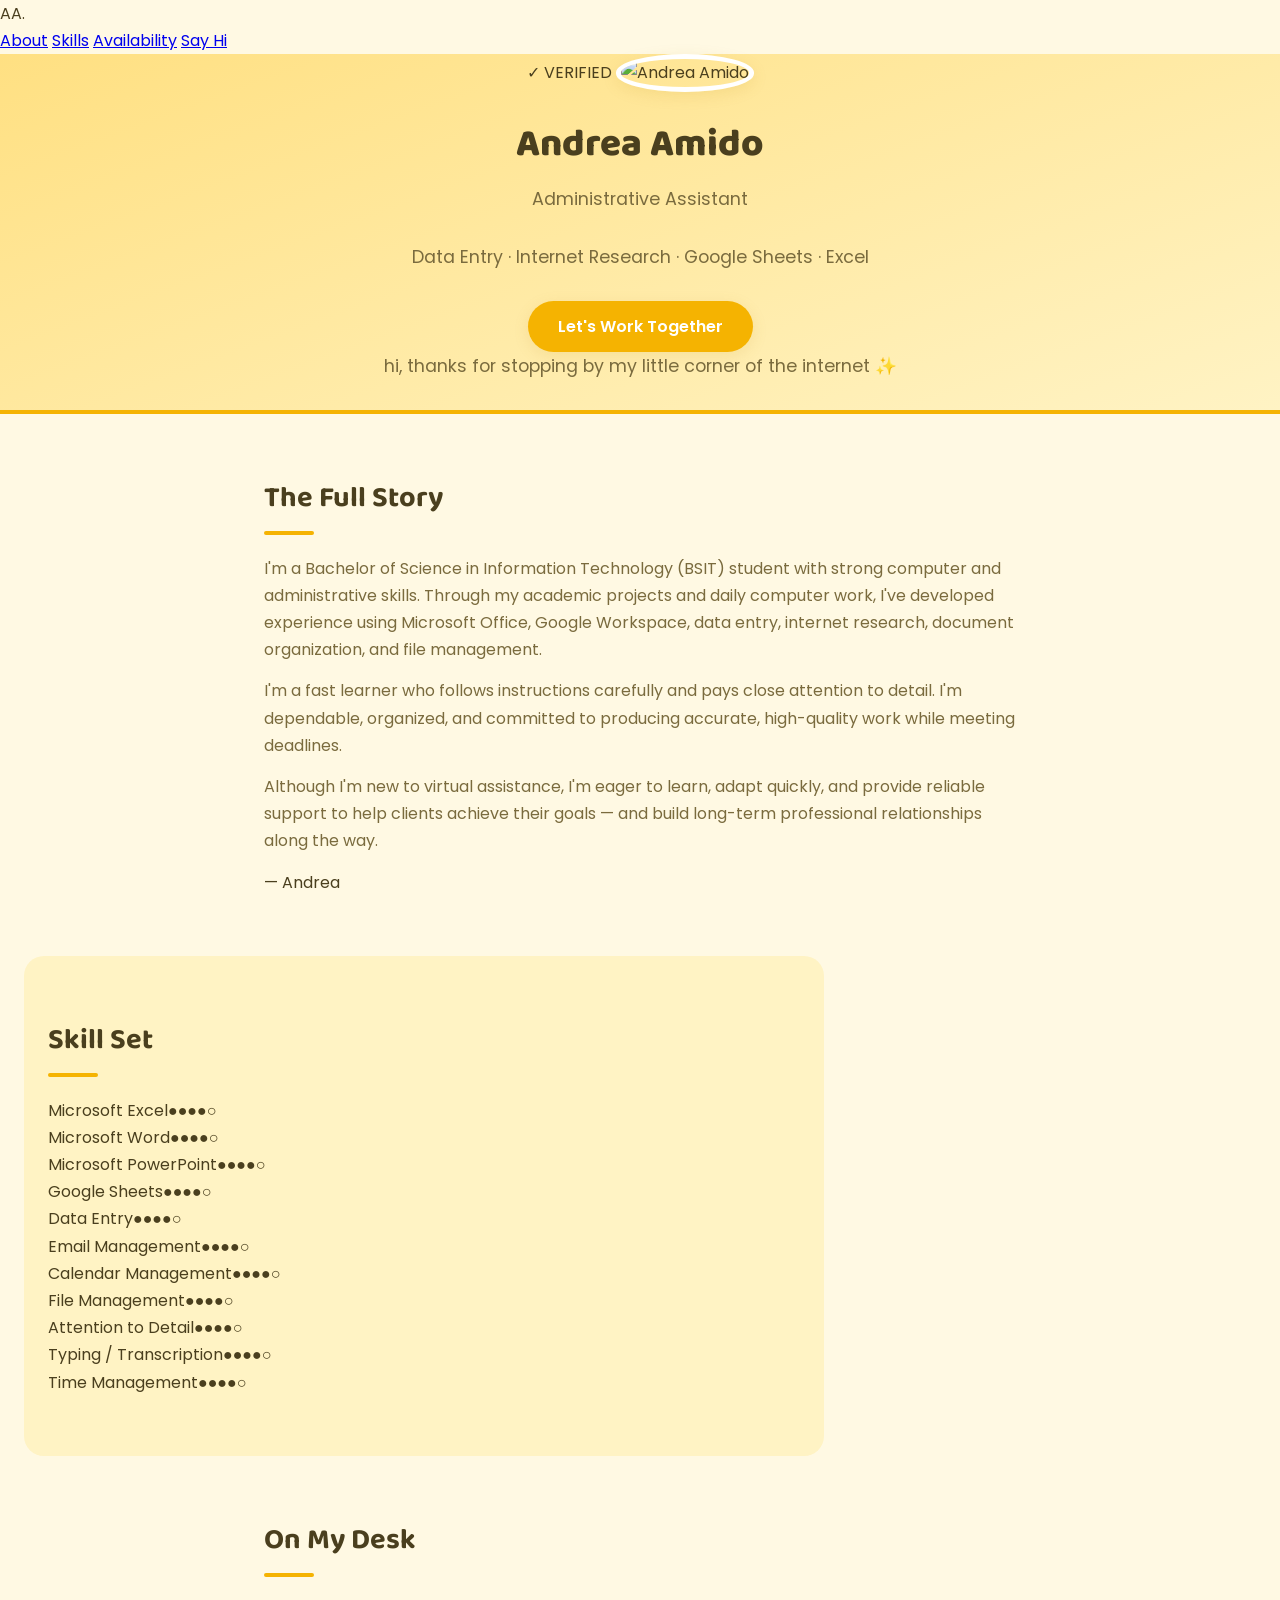
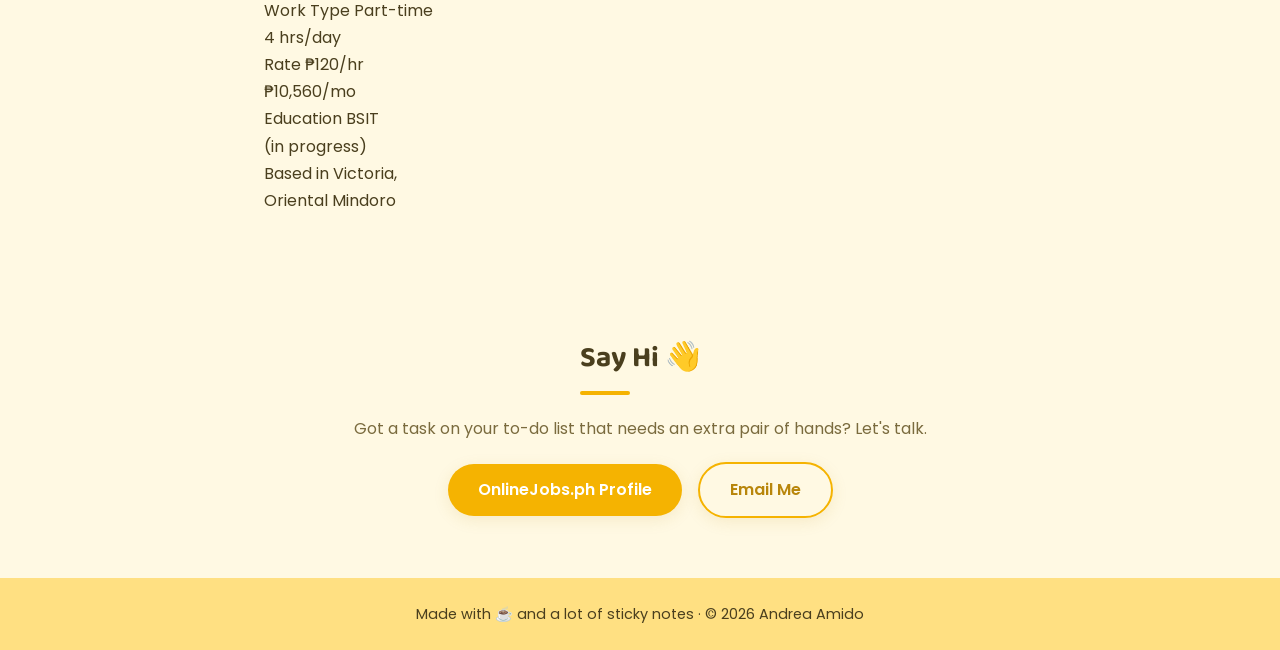
==== commit bc59f112: "Update index.html" ====
--- a/index.html
+++ b/index.html
@@ -5,116 +5,115 @@
     <meta name="viewport" content="width=device-width, initial-scale=1.0">
     <title>Andrea Amido | Portfolio</title>
     <link rel="preconnect" href="https://fonts.googleapis.com">
-    <link href="https://fonts.googleapis.com/css2?family=Baloo+2:wght@600;700;800&family=Poppins:wght@400;500;600&display=swap" rel="stylesheet">
+    <link href="https://fonts.googleapis.com/css2?family=Baloo+2:wght@600;700;800&family=Caveat:wght@600;700&family=Poppins:wght@400;500;600&display=swap" rel="stylesheet">
     <link rel="stylesheet" href="style.css">
 </head>
 <body>
 
-<header>
-    <div class="container">
-        <img src="profile.jpg" alt="Andrea Amido" class="profile-pic">
-        <h1>Hi, I'm Andrea 👋</h1>
-        <p>Administrative Assistant | Detail-Oriented &amp; Dependable</p>
-        <a href="#contact" class="btn">Let's Work Together</a>
+<nav class="tabbar">
+    <div class="tabbar-inner">
+        <span class="tab-logo">AA<span class="dot">.</span></span>
+        <div class="tabs">
+            <a href="#about">About</a>
+            <a href="#skills">Skills</a>
+            <a href="#desk">Availability</a>
+            <a href="#contact">Say Hi</a>
+        </div>
     </div>
+</nav>
+
+<header class="hero">
+    <div class="lanyard">
+        <span class="lanyard-string"></span>
+        <div class="badge">
+            <div class="badge-hole"></div>
+            <span class="badge-stamp">✓ VERIFIED</span>
+            <img src="profile.jpg" alt="Andrea Amido" class="profile-pic">
+            <h1>Andrea Amido</h1>
+            <p class="role">Administrative Assistant</p>
+            <p class="tagline">Data Entry &middot; Internet Research &middot; Google Sheets &middot; Excel</p>
+            <a href="#contact" class="btn">Let's Work Together</a>
+        </div>
+    </div>
+    <p class="hero-note">hi, thanks for stopping by my little corner of the internet ✨</p>
 </header>
 
-<section id="about" class="container fade-in">
-    <h2>About Me</h2>
-    <p>
-        I'm a Bachelor of Science in Information Technology (BSIT) student with strong computer
-        and administrative skills. Through my academic projects and daily computer work, I've
-        developed experience using Microsoft Office, Google Workspace, data entry, internet
-        research, document organization, and file management.
-    </p>
-    <p>
-        I'm a fast learner who follows instructions carefully and pays close attention to detail.
-        I'm dependable, organized, and committed to producing accurate, high-quality work while
-        meeting deadlines.
-    </p>
-    <p>
-        Although I'm new to virtual assistance, I'm eager to learn, adapt quickly, and provide
-        reliable support to help clients achieve their goals. I'm looking for an opportunity to
-        gain real-world experience, continuously improve my skills, and build long-term
-        professional relationships.
-    </p>
+<section id="about" class="container reveal">
+    <div class="section-label">
+        <span class="tape"></span>
+        <h2>The Full Story</h2>
+    </div>
+    <div class="note-card">
+        <p>
+            I'm a Bachelor of Science in Information Technology (BSIT) student with strong computer
+            and administrative skills. Through my academic projects and daily computer work, I've
+            developed experience using Microsoft Office, Google Workspace, data entry, internet
+            research, document organization, and file management.
+        </p>
+        <p>
+            I'm a fast learner who follows instructions carefully and pays close attention to detail.
+            I'm dependable, organized, and committed to producing accurate, high-quality work while
+            meeting deadlines.
+        </p>
+        <p>
+            Although I'm new to virtual assistance, I'm eager to learn, adapt quickly, and provide
+            reliable support to help clients achieve their goals &mdash; and build long-term
+            professional relationships along the way.
+        </p>
+        <span class="signature">&mdash; Andrea</span>
+    </div>
 </section>
 
-<section id="skills" class="container fade-in">
-    <h2>Skills</h2>
-    <div class="skills-grid">
-        <div class="skill-card">
-            <span class="skill-name">Microsoft Excel</span>
-            <div class="stars">★★★★☆</div>
+<section id="skills" class="container reveal">
+    <div class="section-label">
+        <span class="tape tape-mint"></span>
+        <h2>Skill Set</h2>
+    </div>
+    <div class="stamp-grid">
+        <div class="stamp"><span class="stamp-name">Microsoft Excel</span><span class="stamp-stars">●●●●○</span></div>
+        <div class="stamp"><span class="stamp-name">Microsoft Word</span><span class="stamp-stars">●●●●○</span></div>
+        <div class="stamp"><span class="stamp-name">Microsoft PowerPoint</span><span class="stamp-stars">●●●●○</span></div>
+        <div class="stamp"><span class="stamp-name">Google Sheets</span><span class="stamp-stars">●●●●○</span></div>
+        <div class="stamp"><span class="stamp-name">Data Entry</span><span class="stamp-stars">●●●●○</span></div>
+        <div class="stamp"><span class="stamp-name">Email Management</span><span class="stamp-stars">●●●●○</span></div>
+        <div class="stamp"><span class="stamp-name">Calendar Management</span><span class="stamp-stars">●●●●○</span></div>
+        <div class="stamp"><span class="stamp-name">File Management</span><span class="stamp-stars">●●●●○</span></div>
+        <div class="stamp"><span class="stamp-name">Attention to Detail</span><span class="stamp-stars">●●●●○</span></div>
+        <div class="stamp"><span class="stamp-name">Typing / Transcription</span><span class="stamp-stars">●●●●○</span></div>
+        <div class="stamp"><span class="stamp-name">Time Management</span><span class="stamp-stars">●●●●○</span></div>
+    </div>
+</section>
+
+<section id="desk" class="container reveal">
+    <div class="section-label">
+        <span class="tape tape-coral"></span>
+        <h2>On My Desk</h2>
+    </div>
+    <div class="sticky-grid">
+        <div class="sticky sticky-yellow">
+            <span class="sticky-label">Work Type</span>
+            <span class="sticky-value">Part-time<br>4 hrs/day</span>
         </div>
-        <div class="skill-card">
-            <span class="skill-name">Microsoft Word</span>
-            <div class="stars">★★★★☆</div>
+        <div class="sticky sticky-mint">
+            <span class="sticky-label">Rate</span>
+            <span class="sticky-value">₱120/hr<br>₱10,560/mo</span>
         </div>
-        <div class="skill-card">
-            <span class="skill-name">Microsoft PowerPoint</span>
-            <div class="stars">★★★★☆</div>
+        <div class="sticky sticky-coral">
+            <span class="sticky-label">Education</span>
+            <span class="sticky-value">BSIT<br>(in progress)</span>
         </div>
-        <div class="skill-card">
-            <span class="skill-name">Google Sheets</span>
-            <div class="stars">★★★★☆</div>
-        </div>
-        <div class="skill-card">
-            <span class="skill-name">Data Entry</span>
-            <div class="stars">★★★★☆</div>
-        </div>
-        <div class="skill-card">
-            <span class="skill-name">Email Management</span>
-            <div class="stars">★★★★☆</div>
-        </div>
-        <div class="skill-card">
-            <span class="skill-name">Calendar Management</span>
-            <div class="stars">★★★★☆</div>
-        </div>
-        <div class="skill-card">
-            <span class="skill-name">File Management</span>
-            <div class="stars">★★★★☆</div>
-        </div>
-        <div class="skill-card">
-            <span class="skill-name">Attention to Detail</span>
-            <div class="stars">★★★★☆</div>
-        </div>
-        <div class="skill-card">
-            <span class="skill-name">Typing / Transcription</span>
-            <div class="stars">★★★★☆</div>
-        </div>
-        <div class="skill-card">
-            <span class="skill-name">Time Management</span>
-            <div class="stars">★★★★☆</div>
+        <div class="sticky sticky-yellow">
+            <span class="sticky-label">Based in</span>
+            <span class="sticky-value">Victoria,<br>Oriental Mindoro</span>
         </div>
     </div>
 </section>
 
-<section id="availability" class="container fade-in">
-    <h2>Availability</h2>
-    <div class="info-grid">
-        <div class="info-card">
-            <span class="info-label">Work Type</span>
-            <span class="info-value">Part-time (4 hours/day)</span>
-        </div>
-        <div class="info-card">
-            <span class="info-label">Rate</span>
-            <span class="info-value">₱120.00/hour (₱10,560.00/month)</span>
-        </div>
-        <div class="info-card">
-            <span class="info-label">Education</span>
-            <span class="info-value">Bachelor's degree (BSIT, in progress)</span>
-        </div>
-        <div class="info-card">
-            <span class="info-label">Location</span>
-            <span class="info-value">Victoria, Oriental Mindoro, PH</span>
-        </div>
+<section id="contact" class="container reveal contact-section">
+    <div class="section-label center">
+        <h2>Say Hi 👋</h2>
     </div>
-</section>
-
-<section id="contact" class="container fade-in">
-    <h2>Let's Connect</h2>
-    <p>Interested in working together? Reach out through any of the links below.</p>
+    <p class="contact-copy">Got a task on your to-do list that needs an extra pair of hands? Let's talk.</p>
     <div class="contact-links">
         <a href="#" class="btn">OnlineJobs.ph Profile</a>
         <a href="mailto:you@example.com" class="btn btn-outline">Email Me</a>
@@ -122,7 +121,7 @@
 </section>
 
 <footer>
-    <p>&copy; 2026 Andrea Amido. All rights reserved.</p>
+    <p>Made with ☕ and a lot of sticky notes &middot; &copy; 2026 Andrea Amido</p>
 </footer>
 
 </body>
--- a/style.css
+++ b/style.css
@@ -1,3 +1,16 @@
+/* ===== Base ===== */
+:root {
+    --yellow-bg: #FFF9E3;
+    --yellow-light: #FFF3C4;
+    --yellow-mid: #FFE082;
+    --yellow-accent: #F5B301;
+    --yellow-dark: #B8860B;
+    --text-dark: #4A3F1E;
+    --text-muted: #7A6B3E;
+    --white: #FFFFFF;
+    --shadow: 0 4px 16px rgba(184, 134, 11, 0.12);
+}
+
 * {
     margin: 0;
     padding: 0;
@@ -5,29 +18,31 @@
 }
 
 body {
-    font-family: 'Poppins', 'Segoe UI', Arial, sans-serif;
+    font-family: 'Poppins', sans-serif;
+    background: var(--yellow-bg);
+    color: var(--text-dark);
     line-height: 1.7;
-    color: #4a3f2f;
-    background-color: #fffdf5;
 }
 
 h1, h2 {
-    font-family: 'Baloo 2', 'Poppins', sans-serif;
+    font-family: 'Baloo 2', sans-serif;
 }
 
 .container {
-    max-width: 850px;
+    max-width: 800px;
     margin: 0 auto;
-    padding: 3.5rem 1.5rem;
-}
-
-/* Header */
+    padding: 60px 24px;
+}
+
+/* ===== Header ===== */
 header {
-    background: linear-gradient(135deg, #fff3c4, #ffe08a);
-    color: #4a3f2f;
+    background: linear-gradient(160deg, var(--yellow-mid) 0%, var(--yellow-light) 100%);
     text-align: center;
-    padding: 4rem 1.5rem;
-    border-bottom: 4px solid #ffcc4d;
+    border-bottom: 4px solid var(--yellow-accent);
+}
+
+header .container {
+    padding: 70px 24px 50px;
 }
 
 .profile-pic {
@@ -35,54 +50,60 @@
     height: 140px;
     border-radius: 50%;
     object-fit: cover;
-    border: 5px solid #ffb703;
-    box-shadow: 0 6px 16px rgba(255, 183, 3, 0.35);
-    margin-bottom: 1.3rem;
+    border: 5px solid var(--white);
+    box-shadow: var(--shadow);
+    margin-bottom: 20px;
 }
 
 header h1 {
-    font-size: 3rem;
+    font-size: 2.4rem;
     font-weight: 800;
-    margin-bottom: 0.5rem;
-    letter-spacing: 0.5px;
-    color: #7a5c00;
+    color: var(--text-dark);
+    margin-bottom: 8px;
 }
 
 header p {
-    font-size: 1.2rem;
-    color: #7a6a3f;
-    margin-bottom: 1.8rem;
-}
-
+    font-size: 1.1rem;
+    color: var(--text-muted);
+    margin-bottom: 28px;
+}
+
+/* ===== Buttons ===== */
 .btn {
     display: inline-block;
-    background-color: #ffb703;
-    color: #4a3200;
-    padding: 0.9rem 2.2rem;
+    background: var(--yellow-accent);
+    color: var(--white);
+    font-weight: 600;
+    padding: 12px 30px;
     border-radius: 30px;
     text-decoration: none;
-    font-weight: 600;
-    transition: all 0.25s ease;
-    box-shadow: 0 4px 10px rgba(255, 183, 3, 0.35);
+    box-shadow: var(--shadow);
+    transition: transform 0.2s ease, background 0.2s ease;
 }
 
 .btn:hover {
-    background-color: #ffa200;
-    transform: translateY(-3px);
-    box-shadow: 0 8px 18px rgba(255, 162, 0, 0.45);
-}
-
-/* Alternating backgrounds */
-.alt-bg {
-    background-color: #fff8e1;
-}
-
-/* Section titles */
+    background: var(--yellow-dark);
+    transform: translateY(-2px);
+}
+
+.btn-outline {
+    background: transparent;
+    border: 2px solid var(--yellow-accent);
+    color: var(--yellow-dark);
+    margin-left: 12px;
+}
+
+.btn-outline:hover {
+    background: var(--yellow-accent);
+    color: var(--white);
+}
+
+/* ===== Sections ===== */
 section h2 {
-    font-size: 2rem;
+    font-size: 1.8rem;
     font-weight: 700;
-    margin-bottom: 1.5rem;
-    color: #7a5c00;
+    color: var(--text-dark);
+    margin-bottom: 20px;
     position: relative;
     display: inline-block;
 }
@@ -90,90 +111,120 @@
 section h2::after {
     content: "";
     display: block;
-    width: 55px;
+    width: 50px;
     height: 4px;
-    background-color: #ffb703;
+    background: var(--yellow-accent);
+    border-radius: 2px;
     margin-top: 8px;
-    border-radius: 2px;
 }
 
 section p {
-    color: #5c4f38;
-    margin-bottom: 1rem;
-}
-
-/* Card style */
-.card {
-    background-color: #ffffff;
-    border-radius: 16px;
-    padding: 2rem;
-    box-shadow: 0 4px 18px rgba(0,0,0,0.06);
-    border: 1px solid #f5ecc9;
-}
-
-.education-card {
-    border-left: 5px solid #ffb703;
-}
-
-/* Skills */
-#skills ul {
-    list-style: none;
+    color: var(--text-muted);
+    margin-bottom: 14px;
+}
+
+#skills {
+    background: var(--yellow-light);
+    border-radius: 20px;
+    margin: 0 24px;
+}
+
+/* ===== Skills Grid ===== */
+.skills-grid {
+    display: grid;
+    grid-template-columns: repeat(auto-fit, minmax(220px, 1fr));
+    gap: 16px;
+    margin-top: 24px;
+}
+
+.skill-card {
+    background: var(--white);
+    border-radius: 12px;
+    padding: 16px 20px;
+    box-shadow: var(--shadow);
     display: flex;
-    flex-wrap: wrap;
-    gap: 0.8rem;
-    margin-top: 1rem;
-}
-
-#skills li {
-    background-color: #ffffff;
-    color: #8a6400;
-    padding: 0.7rem 1.3rem;
-    border-radius: 30px;
-    font-size: 0.95rem;
+    justify-content: space-between;
+    align-items: center;
+    border-left: 4px solid var(--yellow-accent);
+}
+
+.skill-name {
     font-weight: 500;
-    border: 1px solid #ffe08a;
-    box-shadow: 0 2px 8px rgba(0,0,0,0.04);
-    transition: transform 0.2s ease;
-}
-
-#skills li:hover {
-    transform: translateY(-3px);
-    box-shadow: 0 4px 12px rgba(255, 183, 3, 0.25);
-}
-
-/* Contact */
+    color: var(--text-dark);
+}
+
+.stars {
+    color: var(--yellow-accent);
+    letter-spacing: 2px;
+}
+
+/* ===== Availability Grid ===== */
+.info-grid {
+    display: grid;
+    grid-template-columns: repeat(auto-fit, minmax(220px, 1fr));
+    gap: 16px;
+    margin-top: 24px;
+}
+
+.info-card {
+    background: var(--white);
+    border: 2px solid var(--yellow-mid);
+    border-radius: 12px;
+    padding: 18px 20px;
+    display: flex;
+    flex-direction: column;
+    gap: 6px;
+}
+
+.info-label {
+    font-size: 0.85rem;
+    text-transform: uppercase;
+    letter-spacing: 0.5px;
+    color: var(--yellow-dark);
+    font-weight: 600;
+}
+
+.info-value {
+    font-size: 1.05rem;
+    color: var(--text-dark);
+    font-weight: 500;
+}
+
+/* ===== Contact ===== */
 #contact {
     text-align: center;
 }
 
-#contact .email {
-    font-size: 1.2rem;
-    font-weight: 600;
-    color: #7a5c00;
-    margin-top: 0.5rem;
-}
-
-/* Fade-in on scroll */
+.contact-links {
+    margin-top: 20px;
+}
+
+/* ===== Footer ===== */
+footer {
+    background: var(--yellow-mid);
+    text-align: center;
+    padding: 24px;
+    color: var(--text-dark);
+    font-size: 0.9rem;
+}
+
+/* ===== Animation ===== */
 .fade-in {
-    opacity: 0;
-    transform: translateY(25px);
-    transition: opacity 0.7s ease, transform 0.7s ease;
-}
-
-.fade-in.visible {
-    opacity: 1;
-    transform: translateY(0);
-}
-
-/* Responsive */
+    animation: fadeIn 0.8s ease-in;
+}
+
+@keyframes fadeIn {
+    from { opacity: 0; transform: translateY(12px); }
+    to { opacity: 1; transform: translateY(0); }
+}
+
+/* ===== Responsive ===== */
 @media (max-width: 600px) {
     header h1 {
-        font-size: 2.2rem;
+        font-size: 1.9rem;
     }
-    .container {
-        padding: 2.5rem 1.2rem;
+    .btn-outline {
+        margin-left: 0;
+        margin-top: 12px;
     }
-    .card {
-        padding: 1.4rem;
-    }
-}
+}
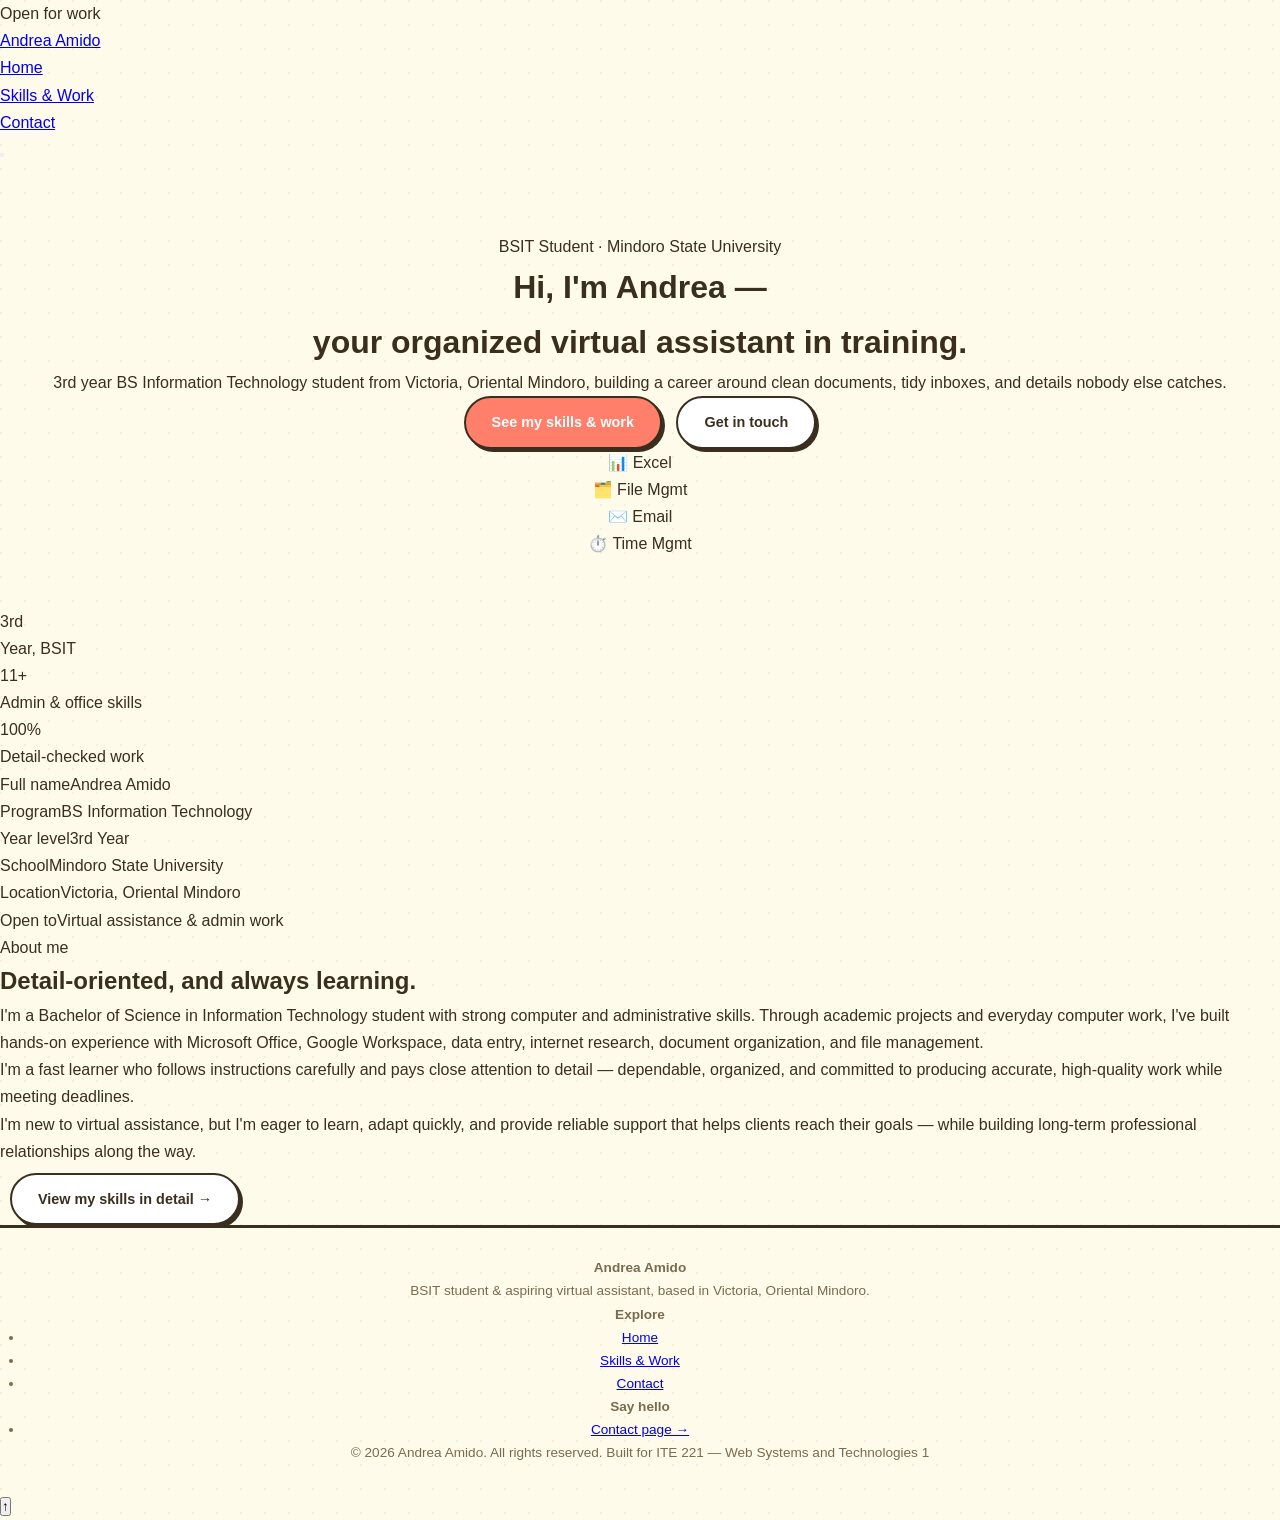
==== commit 19bcb266: "Update index.html" ====
--- a/index.html
+++ b/index.html
@@ -1,128 +1,124 @@
 <!DOCTYPE html>
 <html lang="en">
 <head>
-    <meta charset="UTF-8">
-    <meta name="viewport" content="width=device-width, initial-scale=1.0">
-    <title>Andrea Amido | Portfolio</title>
-    <link rel="preconnect" href="https://fonts.googleapis.com">
-    <link href="https://fonts.googleapis.com/css2?family=Baloo+2:wght@600;700;800&family=Caveat:wght@600;700&family=Poppins:wght@400;500;600&display=swap" rel="stylesheet">
-    <link rel="stylesheet" href="style.css">
+<meta charset="UTF-8">
+<meta name="viewport" content="width=device-width, initial-scale=1.0">
+<title>Andrea Amido — Administrative & Virtual Assistant Portfolio</title>
+<link rel="preconnect" href="https://fonts.googleapis.com">
+<link href="https://fonts.googleapis.com/css2?family=Fredoka:wght@500;600;700&family=Work+Sans:wght@400;500;600&family=IBM+Plex+Mono:wght@500&display=swap" rel="stylesheet">
+<link rel="stylesheet" href="style.css">
 </head>
 <body>
 
-<nav class="tabbar">
-    <div class="tabbar-inner">
-        <span class="tab-logo">AA<span class="dot">.</span></span>
-        <div class="tabs">
-            <a href="#about">About</a>
-            <a href="#skills">Skills</a>
-            <a href="#desk">Availability</a>
-            <a href="#contact">Say Hi</a>
-        </div>
-    </div>
+<div class="ribbon">Open for work</div>
+
+<!-- position: sticky nav -->
+<nav class="site-nav">
+  <div class="wrap nav-inner">
+    <a href="index.html" class="brand"><span class="dot"></span> Andrea Amido</a>
+    <ul class="nav-links">
+      <li><a href="index.html" class="active">Home</a></li>
+      <li><a href="work.html">Skills &amp; Work</a></li>
+      <li><a href="contact.html">Contact</a></li>
+    </ul>
+    <button class="nav-toggle" aria-label="Toggle menu">
+      <span></span><span></span><span></span>
+    </button>
+  </div>
 </nav>
 
+<!-- HERO -->
 <header class="hero">
-    <div class="lanyard">
-        <span class="lanyard-string"></span>
-        <div class="badge">
-            <div class="badge-hole"></div>
-            <span class="badge-stamp">✓ VERIFIED</span>
-            <img src="profile.jpg" alt="Andrea Amido" class="profile-pic">
-            <h1>Andrea Amido</h1>
-            <p class="role">Administrative Assistant</p>
-            <p class="tagline">Data Entry &middot; Internet Research &middot; Google Sheets &middot; Excel</p>
-            <a href="#contact" class="btn">Let's Work Together</a>
-        </div>
+  <div class="wrap hero-grid">
+    <div>
+      <span class="eyebrow">BSIT Student · Mindoro State University</span>
+      <h1 class="headline">Hi, I'm Andrea —<br>your organized <span class="highlight">virtual assistant</span> in training.</h1>
+      <p class="lede">3rd year BS Information Technology student from Victoria, Oriental Mindoro, building a career around clean documents, tidy inboxes, and details nobody else catches.</p>
+      <div class="hero-actions">
+        <a href="work.html" class="btn btn-solid">See my skills &amp; work</a>
+        <a href="contact.html" class="btn btn-outline">Get in touch</a>
+      </div>
     </div>
-    <p class="hero-note">hi, thanks for stopping by my little corner of the internet ✨</p>
+
+    <!-- position: relative context for the absolutely-positioned blob + notes -->
+    <div class="hero-visual">
+      <div class="blob"></div>
+      <div class="tag-note n1">📊 Excel</div>
+      <div class="tag-note n2">🗂️ File Mgmt</div>
+      <div class="tag-note n3">✉️ Email</div>
+      <div class="tag-note n4">⏱️ Time Mgmt</div>
+    </div>
+  </div>
 </header>
 
-<section id="about" class="container reveal">
-    <div class="section-label">
-        <span class="tape"></span>
-        <h2>The Full Story</h2>
+<!-- fluid stat grid -->
+<div class="wrap">
+  <div class="stat-strip">
+    <div class="stat-card">
+      <div class="num">3rd</div>
+      <div class="label">Year, BSIT</div>
     </div>
-    <div class="note-card">
-        <p>
-            I'm a Bachelor of Science in Information Technology (BSIT) student with strong computer
-            and administrative skills. Through my academic projects and daily computer work, I've
-            developed experience using Microsoft Office, Google Workspace, data entry, internet
-            research, document organization, and file management.
-        </p>
-        <p>
-            I'm a fast learner who follows instructions carefully and pays close attention to detail.
-            I'm dependable, organized, and committed to producing accurate, high-quality work while
-            meeting deadlines.
-        </p>
-        <p>
-            Although I'm new to virtual assistance, I'm eager to learn, adapt quickly, and provide
-            reliable support to help clients achieve their goals &mdash; and build long-term
-            professional relationships along the way.
-        </p>
-        <span class="signature">&mdash; Andrea</span>
+    <div class="stat-card">
+      <div class="num">11+</div>
+      <div class="label">Admin &amp; office skills</div>
     </div>
-</section>
+    <div class="stat-card">
+      <div class="num">100%</div>
+      <div class="label">Detail-checked work</div>
+    </div>
+  </div>
+</div>
 
-<section id="skills" class="container reveal">
-    <div class="section-label">
-        <span class="tape tape-mint"></span>
-        <h2>Skill Set</h2>
+<!-- ABOUT -->
+<section class="section section-alt">
+  <div class="wrap about-grid">
+    <div class="info-card">
+      <div class="info-row"><span>Full name</span><span>Andrea Amido</span></div>
+      <div class="info-row"><span>Program</span><span>BS Information Technology</span></div>
+      <div class="info-row"><span>Year level</span><span>3rd Year</span></div>
+      <div class="info-row"><span>School</span><span>Mindoro State University</span></div>
+      <div class="info-row"><span>Location</span><span>Victoria, Oriental Mindoro</span></div>
+      <div class="info-row"><span>Open to</span><span>Virtual assistance &amp; admin work</span></div>
     </div>
-    <div class="stamp-grid">
-        <div class="stamp"><span class="stamp-name">Microsoft Excel</span><span class="stamp-stars">●●●●○</span></div>
-        <div class="stamp"><span class="stamp-name">Microsoft Word</span><span class="stamp-stars">●●●●○</span></div>
-        <div class="stamp"><span class="stamp-name">Microsoft PowerPoint</span><span class="stamp-stars">●●●●○</span></div>
-        <div class="stamp"><span class="stamp-name">Google Sheets</span><span class="stamp-stars">●●●●○</span></div>
-        <div class="stamp"><span class="stamp-name">Data Entry</span><span class="stamp-stars">●●●●○</span></div>
-        <div class="stamp"><span class="stamp-name">Email Management</span><span class="stamp-stars">●●●●○</span></div>
-        <div class="stamp"><span class="stamp-name">Calendar Management</span><span class="stamp-stars">●●●●○</span></div>
-        <div class="stamp"><span class="stamp-name">File Management</span><span class="stamp-stars">●●●●○</span></div>
-        <div class="stamp"><span class="stamp-name">Attention to Detail</span><span class="stamp-stars">●●●●○</span></div>
-        <div class="stamp"><span class="stamp-name">Typing / Transcription</span><span class="stamp-stars">●●●●○</span></div>
-        <div class="stamp"><span class="stamp-name">Time Management</span><span class="stamp-stars">●●●●○</span></div>
+    <div>
+      <span class="eyebrow">About me</span>
+      <h2>Detail-oriented, and always learning.</h2>
+      <p>I'm a Bachelor of Science in Information Technology student with strong computer and administrative skills. Through academic projects and everyday computer work, I've built hands-on experience with Microsoft Office, Google Workspace, data entry, internet research, document organization, and file management.</p>
+      <p>I'm a fast learner who follows instructions carefully and pays close attention to detail — dependable, organized, and committed to producing accurate, high-quality work while meeting deadlines.</p>
+      <p>I'm new to virtual assistance, but I'm eager to learn, adapt quickly, and provide reliable support that helps clients reach their goals — while building long-term professional relationships along the way.</p>
+      <a href="work.html" class="btn btn-outline" style="margin-top:8px;">View my skills in detail →</a>
     </div>
-</section>
-
-<section id="desk" class="container reveal">
-    <div class="section-label">
-        <span class="tape tape-coral"></span>
-        <h2>On My Desk</h2>
-    </div>
-    <div class="sticky-grid">
-        <div class="sticky sticky-yellow">
-            <span class="sticky-label">Work Type</span>
-            <span class="sticky-value">Part-time<br>4 hrs/day</span>
-        </div>
-        <div class="sticky sticky-mint">
-            <span class="sticky-label">Rate</span>
-            <span class="sticky-value">₱120/hr<br>₱10,560/mo</span>
-        </div>
-        <div class="sticky sticky-coral">
-            <span class="sticky-label">Education</span>
-            <span class="sticky-value">BSIT<br>(in progress)</span>
-        </div>
-        <div class="sticky sticky-yellow">
-            <span class="sticky-label">Based in</span>
-            <span class="sticky-value">Victoria,<br>Oriental Mindoro</span>
-        </div>
-    </div>
-</section>
-
-<section id="contact" class="container reveal contact-section">
-    <div class="section-label center">
-        <h2>Say Hi 👋</h2>
-    </div>
-    <p class="contact-copy">Got a task on your to-do list that needs an extra pair of hands? Let's talk.</p>
-    <div class="contact-links">
-        <a href="#" class="btn">OnlineJobs.ph Profile</a>
-        <a href="mailto:you@example.com" class="btn btn-outline">Email Me</a>
-    </div>
+  </div>
 </section>
 
 <footer>
-    <p>Made with ☕ and a lot of sticky notes &middot; &copy; 2026 Andrea Amido</p>
+  <div class="wrap footer-grid">
+    <div>
+      <h4>Andrea Amido</h4>
+      <p>BSIT student &amp; aspiring virtual assistant, based in Victoria, Oriental Mindoro.</p>
+    </div>
+    <div>
+      <h4>Explore</h4>
+      <ul>
+        <li><a href="index.html">Home</a></li>
+        <li><a href="work.html">Skills &amp; Work</a></li>
+        <li><a href="contact.html">Contact</a></li>
+      </ul>
+    </div>
+    <div>
+      <h4>Say hello</h4>
+      <ul>
+        <li><a href="contact.html">Contact page →</a></li>
+      </ul>
+    </div>
+  </div>
+  <div class="wrap footer-bottom">
+    <span>© 2026 Andrea Amido. All rights reserved.</span>
+    <span>Built for ITE 221 — Web Systems and Technologies 1</span>
+  </div>
 </footer>
 
+<button class="to-top" aria-label="Back to top">↑</button>
+<script src="script.js"></script>
 </body>
 </html>
--- a/style.css
+++ b/style.css
@@ -1,230 +1,332 @@
-/* ===== Base ===== */
+/* ===== Tokens ===== */
 :root {
-    --yellow-bg: #FFF9E3;
-    --yellow-light: #FFF3C4;
-    --yellow-mid: #FFE082;
-    --yellow-accent: #F5B301;
-    --yellow-dark: #B8860B;
-    --text-dark: #4A3F1E;
-    --text-muted: #7A6B3E;
+    --cream: #FFFBEA;
+    --butter: #FFE59A;
+    --coral: #FF7F6B;
+    --mint: #8FD8B8;
+    --ink: #3A2E1F;
+    --ink-soft: #7A6B4E;
     --white: #FFFFFF;
-    --shadow: 0 4px 16px rgba(184, 134, 11, 0.12);
-}
-
-* {
-    margin: 0;
-    padding: 0;
-    box-sizing: border-box;
-}
+    --shadow: 0 6px 20px rgba(58, 46, 31, 0.12);
+    --shadow-soft: 0 3px 10px rgba(58, 46, 31, 0.08);
+}
+
+* { margin: 0; padding: 0; box-sizing: border-box; }
 
 body {
     font-family: 'Poppins', sans-serif;
-    background: var(--yellow-bg);
-    color: var(--text-dark);
+    background: var(--cream);
+    background-image:
+        radial-gradient(circle at 1px 1px, rgba(58,46,31,0.05) 1px, transparent 0);
+    background-size: 24px 24px;
+    color: var(--ink);
     line-height: 1.7;
 }
 
-h1, h2 {
+h1, h2 { font-family: 'Baloo 2', sans-serif; }
+
+.container { max-width: 780px; margin: 0 auto; padding: 60px 24px; }
+
+@media (prefers-reduced-motion: reduce) {
+    * { animation: none !important; transition: none !important; }
+}
+
+/* ===== Tab bar nav ===== */
+.tabbar {
+    position: sticky;
+    top: 0;
+    z-index: 50;
+    background: var(--cream);
+    border-bottom: 3px solid var(--ink);
+}
+
+.tabbar-inner {
+    max-width: 780px;
+    margin: 0 auto;
+    padding: 14px 24px;
+    display: flex;
+    justify-content: space-between;
+    align-items: center;
+}
+
+.tab-logo {
     font-family: 'Baloo 2', sans-serif;
-}
-
-.container {
-    max-width: 800px;
-    margin: 0 auto;
-    padding: 60px 24px;
-}
-
-/* ===== Header ===== */
-header {
-    background: linear-gradient(160deg, var(--yellow-mid) 0%, var(--yellow-light) 100%);
+    font-weight: 800;
+    font-size: 1.3rem;
+}
+
+.tab-logo .dot { color: var(--coral); }
+
+.tabs { display: flex; gap: 22px; }
+
+.tabs a {
+    text-decoration: none;
+    color: var(--ink);
+    font-weight: 500;
+    font-size: 0.95rem;
+    padding-bottom: 4px;
+    border-bottom: 2px solid transparent;
+    transition: border-color 0.2s ease, color 0.2s ease;
+}
+
+.tabs a:hover { border-color: var(--coral); color: var(--coral); }
+
+/* ===== Hero / Badge ===== */
+.hero {
     text-align: center;
-    border-bottom: 4px solid var(--yellow-accent);
-}
-
-header .container {
     padding: 70px 24px 50px;
+    overflow: hidden;
+}
+
+.lanyard {
+    display: inline-flex;
+    flex-direction: column;
+    align-items: center;
+    transform-origin: top center;
+    animation: swing 4.5s ease-in-out infinite;
+}
+
+.lanyard-string {
+    width: 4px;
+    height: 60px;
+    background: repeating-linear-gradient(180deg, var(--ink) 0 8px, var(--butter) 8px 16px);
+    border-radius: 4px;
+}
+
+.badge {
+    position: relative;
+    background: var(--white);
+    border-radius: 18px;
+    padding: 40px 36px 32px;
+    box-shadow: var(--shadow);
+    border: 3px solid var(--ink);
+    max-width: 320px;
+}
+
+.badge-hole {
+    position: absolute;
+    top: -12px;
+    left: 50%;
+    transform: translateX(-50%);
+    width: 26px;
+    height: 12px;
+    background: var(--cream);
+    border: 3px solid var(--ink);
+    border-radius: 8px;
+}
+
+.badge-stamp {
+    position: absolute;
+    top: 18px;
+    right: -14px;
+    background: var(--mint);
+    color: var(--ink);
+    font-size: 0.65rem;
+    font-weight: 700;
+    letter-spacing: 0.5px;
+    padding: 5px 10px;
+    border-radius: 20px;
+    border: 2px solid var(--ink);
+    transform: rotate(12deg);
 }
 
 .profile-pic {
-    width: 140px;
-    height: 140px;
+    width: 110px;
+    height: 110px;
     border-radius: 50%;
     object-fit: cover;
-    border: 5px solid var(--white);
-    box-shadow: var(--shadow);
+    border: 4px solid var(--butter);
+    margin-bottom: 16px;
+}
+
+.badge h1 { font-size: 1.7rem; font-weight: 800; margin-bottom: 4px; }
+
+.role {
+    font-weight: 600;
+    color: var(--coral);
+    font-size: 0.95rem;
+    margin-bottom: 4px;
+}
+
+.tagline {
+    font-size: 0.8rem;
+    color: var(--ink-soft);
     margin-bottom: 20px;
 }
 
-header h1 {
-    font-size: 2.4rem;
-    font-weight: 800;
-    color: var(--text-dark);
-    margin-bottom: 8px;
-}
-
-header p {
-    font-size: 1.1rem;
-    color: var(--text-muted);
-    margin-bottom: 28px;
+.hero-note {
+    margin-top: 26px;
+    font-family: 'Caveat', cursive;
+    font-size: 1.3rem;
+    color: var(--ink-soft);
+}
+
+@keyframes swing {
+    0%, 100% { transform: rotate(-2deg); }
+    50% { transform: rotate(2deg); }
 }
 
 /* ===== Buttons ===== */
 .btn {
     display: inline-block;
-    background: var(--yellow-accent);
+    background: var(--coral);
     color: var(--white);
     font-weight: 600;
-    padding: 12px 30px;
+    font-size: 0.9rem;
+    padding: 12px 26px;
     border-radius: 30px;
     text-decoration: none;
-    box-shadow: var(--shadow);
-    transition: transform 0.2s ease, background 0.2s ease;
+    border: 2px solid var(--ink);
+    box-shadow: 3px 3px 0 var(--ink);
+    transition: transform 0.15s ease, box-shadow 0.15s ease;
 }
 
 .btn:hover {
-    background: var(--yellow-dark);
-    transform: translateY(-2px);
+    transform: translate(-2px, -2px);
+    box-shadow: 5px 5px 0 var(--ink);
 }
 
 .btn-outline {
-    background: transparent;
-    border: 2px solid var(--yellow-accent);
-    color: var(--yellow-dark);
-    margin-left: 12px;
-}
-
-.btn-outline:hover {
-    background: var(--yellow-accent);
-    color: var(--white);
-}
-
-/* ===== Sections ===== */
-section h2 {
-    font-size: 1.8rem;
-    font-weight: 700;
-    color: var(--text-dark);
-    margin-bottom: 20px;
+    background: var(--white);
+    color: var(--ink);
+    margin-left: 10px;
+}
+
+/* ===== Section labels ===== */
+.section-label {
     position: relative;
     display: inline-block;
-}
-
-section h2::after {
-    content: "";
+    margin-bottom: 24px;
+}
+
+.section-label.center { display: block; text-align: center; margin-bottom: 12px; }
+
+.section-label h2 { font-size: 1.7rem; font-weight: 700; }
+
+.tape {
+    position: absolute;
+    top: -16px;
+    left: -10px;
+    width: 60px;
+    height: 22px;
+    background: var(--butter);
+    opacity: 0.85;
+    transform: rotate(-4deg);
+    border: 1px solid rgba(58,46,31,0.15);
+}
+
+.tape-mint { background: var(--mint); transform: rotate(3deg); }
+.tape-coral { background: var(--coral); transform: rotate(-3deg); }
+
+/* ===== About note card ===== */
+.note-card {
+    background: var(--white);
+    border: 2px solid var(--ink);
+    border-radius: 4px 18px 18px 18px;
+    padding: 32px;
+    box-shadow: var(--shadow-soft);
+}
+
+.note-card p { color: var(--ink-soft); margin-bottom: 14px; }
+
+.signature {
     display: block;
-    width: 50px;
-    height: 4px;
-    background: var(--yellow-accent);
-    border-radius: 2px;
-    margin-top: 8px;
-}
-
-section p {
-    color: var(--text-muted);
-    margin-bottom: 14px;
-}
-
-#skills {
-    background: var(--yellow-light);
-    border-radius: 20px;
-    margin: 0 24px;
-}
-
-/* ===== Skills Grid ===== */
-.skills-grid {
+    text-align: right;
+    font-family: 'Caveat', cursive;
+    font-size: 1.5rem;
+    color: var(--coral);
+    margin-top: 10px;
+}
+
+/* ===== Skills stamp grid ===== */
+.stamp-grid {
     display: grid;
-    grid-template-columns: repeat(auto-fit, minmax(220px, 1fr));
+    grid-template-columns: repeat(auto-fit, minmax(210px, 1fr));
     gap: 16px;
-    margin-top: 24px;
-}
-
-.skill-card {
+}
+
+.stamp {
     background: var(--white);
-    border-radius: 12px;
-    padding: 16px 20px;
-    box-shadow: var(--shadow);
+    border: 2px dashed var(--ink);
+    border-radius: 14px;
+    padding: 16px 18px;
     display: flex;
     justify-content: space-between;
     align-items: center;
-    border-left: 4px solid var(--yellow-accent);
-}
-
-.skill-name {
-    font-weight: 500;
-    color: var(--text-dark);
-}
-
-.stars {
-    color: var(--yellow-accent);
-    letter-spacing: 2px;
-}
-
-/* ===== Availability Grid ===== */
-.info-grid {
+    transition: transform 0.2s ease, background 0.2s ease;
+}
+
+.stamp:nth-child(odd) { transform: rotate(-1deg); }
+.stamp:nth-child(even) { transform: rotate(1deg); }
+
+.stamp:hover {
+    transform: rotate(0deg) scale(1.03);
+    background: var(--butter);
+}
+
+.stamp-name { font-weight: 500; font-size: 0.92rem; }
+.stamp-stars { color: var(--coral); letter-spacing: 2px; font-size: 0.85rem; }
+
+/* ===== Sticky notes ===== */
+.sticky-grid {
     display: grid;
-    grid-template-columns: repeat(auto-fit, minmax(220px, 1fr));
-    gap: 16px;
-    margin-top: 24px;
-}
-
-.info-card {
-    background: var(--white);
-    border: 2px solid var(--yellow-mid);
-    border-radius: 12px;
-    padding: 18px 20px;
+    grid-template-columns: repeat(auto-fit, minmax(160px, 1fr));
+    gap: 20px;
+}
+
+.sticky {
+    padding: 22px 18px;
+    border-radius: 2px;
+    box-shadow: var(--shadow-soft);
     display: flex;
     flex-direction: column;
-    gap: 6px;
-}
-
-.info-label {
-    font-size: 0.85rem;
+    gap: 8px;
+    transition: transform 0.2s ease;
+}
+
+.sticky:hover { transform: translateY(-4px) rotate(0deg) !important; }
+
+.sticky-yellow { background: var(--butter); transform: rotate(-2deg); }
+.sticky-mint { background: var(--mint); transform: rotate(1.5deg); }
+.sticky-coral { background: var(--coral); color: var(--white); transform: rotate(-1deg); }
+
+.sticky-label {
+    font-size: 0.72rem;
     text-transform: uppercase;
-    letter-spacing: 0.5px;
-    color: var(--yellow-dark);
-    font-weight: 600;
-}
-
-.info-value {
-    font-size: 1.05rem;
-    color: var(--text-dark);
-    font-weight: 500;
-}
+    letter-spacing: 0.6px;
+    font-weight: 700;
+    opacity: 0.75;
+}
+
+.sticky-value { font-size: 1.15rem; font-weight: 600; font-family: 'Baloo 2', sans-serif; }
 
 /* ===== Contact ===== */
-#contact {
-    text-align: center;
-}
-
-.contact-links {
-    margin-top: 20px;
-}
+.contact-section { text-align: center; }
+.contact-copy { color: var(--ink-soft); margin-bottom: 26px; }
+.contact-links { display: flex; justify-content: center; flex-wrap: wrap; gap: 12px; }
 
 /* ===== Footer ===== */
 footer {
-    background: var(--yellow-mid);
     text-align: center;
-    padding: 24px;
-    color: var(--text-dark);
-    font-size: 0.9rem;
-}
-
-/* ===== Animation ===== */
-.fade-in {
-    animation: fadeIn 0.8s ease-in;
-}
-
-@keyframes fadeIn {
-    from { opacity: 0; transform: translateY(12px); }
+    padding: 28px 24px;
+    border-top: 3px solid var(--ink);
+    font-size: 0.85rem;
+    color: var(--ink-soft);
+}
+
+/* ===== Reveal on load ===== */
+.reveal {
+    animation: fadeUp 0.7s ease both;
+}
+
+@keyframes fadeUp {
+    from { opacity: 0; transform: translateY(16px); }
     to { opacity: 1; transform: translateY(0); }
 }
 
 /* ===== Responsive ===== */
 @media (max-width: 600px) {
-    header h1 {
-        font-size: 1.9rem;
-    }
-    .btn-outline {
-        margin-left: 0;
-        margin-top: 12px;
-    }
-}
+    .tabs { gap: 12px; font-size: 0.85rem; }
+    .badge h1 { font-size: 1.4rem; }
+    .btn-outline { margin-left: 0; }
+}
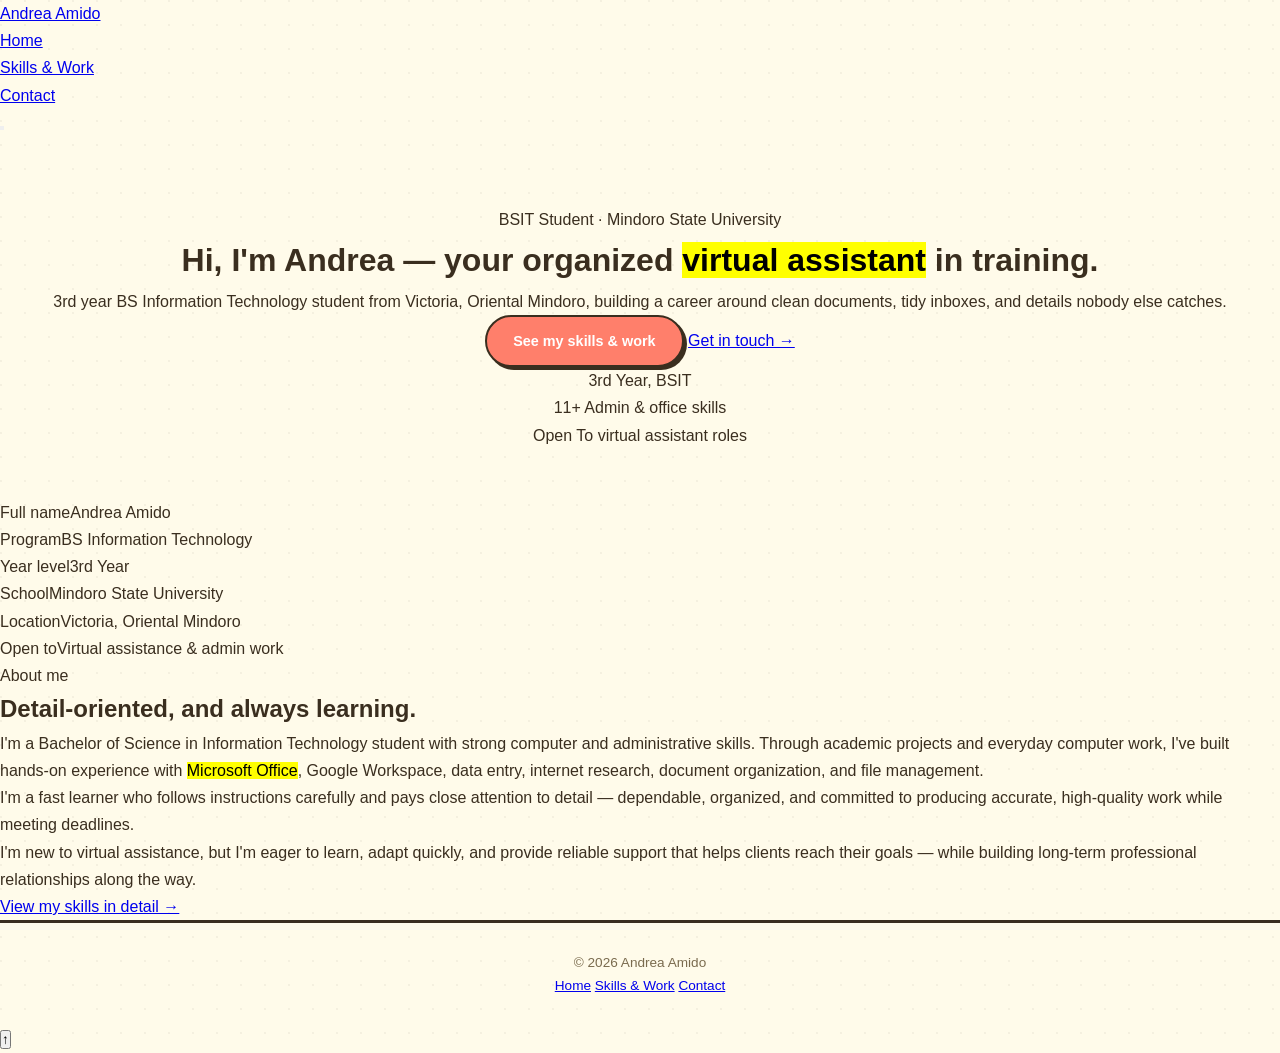
==== commit 0ef1cbfa: "Update index.html" ====
--- a/index.html
+++ b/index.html
@@ -5,17 +5,14 @@
 <meta name="viewport" content="width=device-width, initial-scale=1.0">
 <title>Andrea Amido — Administrative & Virtual Assistant Portfolio</title>
 <link rel="preconnect" href="https://fonts.googleapis.com">
-<link href="https://fonts.googleapis.com/css2?family=Fredoka:wght@500;600;700&family=Work+Sans:wght@400;500;600&family=IBM+Plex+Mono:wght@500&display=swap" rel="stylesheet">
+<link href="https://fonts.googleapis.com/css2?family=Fraunces:opsz,wght@9..144,500;9..144,600&family=Work+Sans:wght@400;500;600&family=IBM+Plex+Mono:wght@500&display=swap" rel="stylesheet">
 <link rel="stylesheet" href="style.css">
 </head>
 <body>
 
-<div class="ribbon">Open for work</div>
-
-<!-- position: sticky nav -->
 <nav class="site-nav">
   <div class="wrap nav-inner">
-    <a href="index.html" class="brand"><span class="dot"></span> Andrea Amido</a>
+    <a href="index.html" class="brand">Andrea Amido</a>
     <ul class="nav-links">
       <li><a href="index.html" class="active">Home</a></li>
       <li><a href="work.html">Skills &amp; Work</a></li>
@@ -29,92 +26,64 @@
 
 <!-- HERO -->
 <header class="hero">
-  <div class="wrap hero-grid">
-    <div>
-      <span class="eyebrow">BSIT Student · Mindoro State University</span>
-      <h1 class="headline">Hi, I'm Andrea —<br>your organized <span class="highlight">virtual assistant</span> in training.</h1>
-      <p class="lede">3rd year BS Information Technology student from Victoria, Oriental Mindoro, building a career around clean documents, tidy inboxes, and details nobody else catches.</p>
-      <div class="hero-actions">
-        <a href="work.html" class="btn btn-solid">See my skills &amp; work</a>
-        <a href="contact.html" class="btn btn-outline">Get in touch</a>
-      </div>
+  <div class="wrap">
+    <div class="corner-mark" aria-hidden="true"></div>
+    <span class="eyebrow">BSIT Student · Mindoro State University</span>
+    <h1>Hi, I'm Andrea — your organized <mark class="hl">virtual assistant</mark> in training.</h1>
+    <p class="lede">3rd year BS Information Technology student from Victoria, Oriental Mindoro, building a career around clean documents, tidy inboxes, and details nobody else catches.</p>
+
+    <div class="hero-actions">
+      <a href="work.html" class="btn btn-solid">See my skills &amp; work</a>
+      <a href="contact.html" class="link-arrow">Get in touch →</a>
     </div>
 
-    <!-- position: relative context for the absolutely-positioned blob + notes -->
-    <div class="hero-visual">
-      <div class="blob"></div>
-      <div class="tag-note n1">📊 Excel</div>
-      <div class="tag-note n2">🗂️ File Mgmt</div>
-      <div class="tag-note n3">✉️ Email</div>
-      <div class="tag-note n4">⏱️ Time Mgmt</div>
+    <div class="meta-row">
+      <div class="meta-item">
+        <span class="num">3rd</span>
+        <span class="label">Year, BSIT</span>
+      </div>
+      <div class="meta-item">
+        <span class="num">11+</span>
+        <span class="label">Admin &amp; office skills</span>
+      </div>
+      <div class="meta-item">
+        <span class="num">Open</span>
+        <span class="label">To virtual assistant roles</span>
+      </div>
     </div>
   </div>
 </header>
 
-<!-- fluid stat grid -->
-<div class="wrap">
-  <div class="stat-strip">
-    <div class="stat-card">
-      <div class="num">3rd</div>
-      <div class="label">Year, BSIT</div>
-    </div>
-    <div class="stat-card">
-      <div class="num">11+</div>
-      <div class="label">Admin &amp; office skills</div>
-    </div>
-    <div class="stat-card">
-      <div class="num">100%</div>
-      <div class="label">Detail-checked work</div>
-    </div>
-  </div>
-</div>
-
 <!-- ABOUT -->
 <section class="section section-alt">
   <div class="wrap about-grid">
-    <div class="info-card">
-      <div class="info-row"><span>Full name</span><span>Andrea Amido</span></div>
-      <div class="info-row"><span>Program</span><span>BS Information Technology</span></div>
-      <div class="info-row"><span>Year level</span><span>3rd Year</span></div>
-      <div class="info-row"><span>School</span><span>Mindoro State University</span></div>
-      <div class="info-row"><span>Location</span><span>Victoria, Oriental Mindoro</span></div>
-      <div class="info-row"><span>Open to</span><span>Virtual assistance &amp; admin work</span></div>
-    </div>
+    <ul class="info-list">
+      <li><span>Full name</span><span>Andrea Amido</span></li>
+      <li><span>Program</span><span>BS Information Technology</span></li>
+      <li><span>Year level</span><span>3rd Year</span></li>
+      <li><span>School</span><span>Mindoro State University</span></li>
+      <li><span>Location</span><span>Victoria, Oriental Mindoro</span></li>
+      <li><span>Open to</span><span>Virtual assistance &amp; admin work</span></li>
+    </ul>
     <div>
       <span class="eyebrow">About me</span>
       <h2>Detail-oriented, and always learning.</h2>
-      <p>I'm a Bachelor of Science in Information Technology student with strong computer and administrative skills. Through academic projects and everyday computer work, I've built hands-on experience with Microsoft Office, Google Workspace, data entry, internet research, document organization, and file management.</p>
+      <p>I'm a Bachelor of Science in Information Technology student with strong computer and administrative skills. Through academic projects and everyday computer work, I've built hands-on experience with <mark class="hl">Microsoft Office</mark>, Google Workspace, data entry, internet research, document organization, and file management.</p>
       <p>I'm a fast learner who follows instructions carefully and pays close attention to detail — dependable, organized, and committed to producing accurate, high-quality work while meeting deadlines.</p>
       <p>I'm new to virtual assistance, but I'm eager to learn, adapt quickly, and provide reliable support that helps clients reach their goals — while building long-term professional relationships along the way.</p>
-      <a href="work.html" class="btn btn-outline" style="margin-top:8px;">View my skills in detail →</a>
+      <a href="work.html" class="link-arrow">View my skills in detail →</a>
     </div>
   </div>
 </section>
 
 <footer>
-  <div class="wrap footer-grid">
-    <div>
-      <h4>Andrea Amido</h4>
-      <p>BSIT student &amp; aspiring virtual assistant, based in Victoria, Oriental Mindoro.</p>
+  <div class="wrap footer-row">
+    <span>© 2026 Andrea Amido</span>
+    <div class="foot-links">
+      <a href="index.html">Home</a>
+      <a href="work.html">Skills &amp; Work</a>
+      <a href="contact.html">Contact</a>
     </div>
-    <div>
-      <h4>Explore</h4>
-      <ul>
-        <li><a href="index.html">Home</a></li>
-        <li><a href="work.html">Skills &amp; Work</a></li>
-        <li><a href="contact.html">Contact</a></li>
-      </ul>
-    </div>
-    <div>
-      <h4>Say hello</h4>
-      <ul>
-        <li><a href="contact.html">Contact page →</a></li>
-      </ul>
-    </div>
-  </div>
-  <div class="wrap footer-bottom">
-    <span>© 2026 Andrea Amido. All rights reserved.</span>
-    <span>Built for ITE 221 — Web Systems and Technologies 1</span>
   </div>
 </footer>
 
